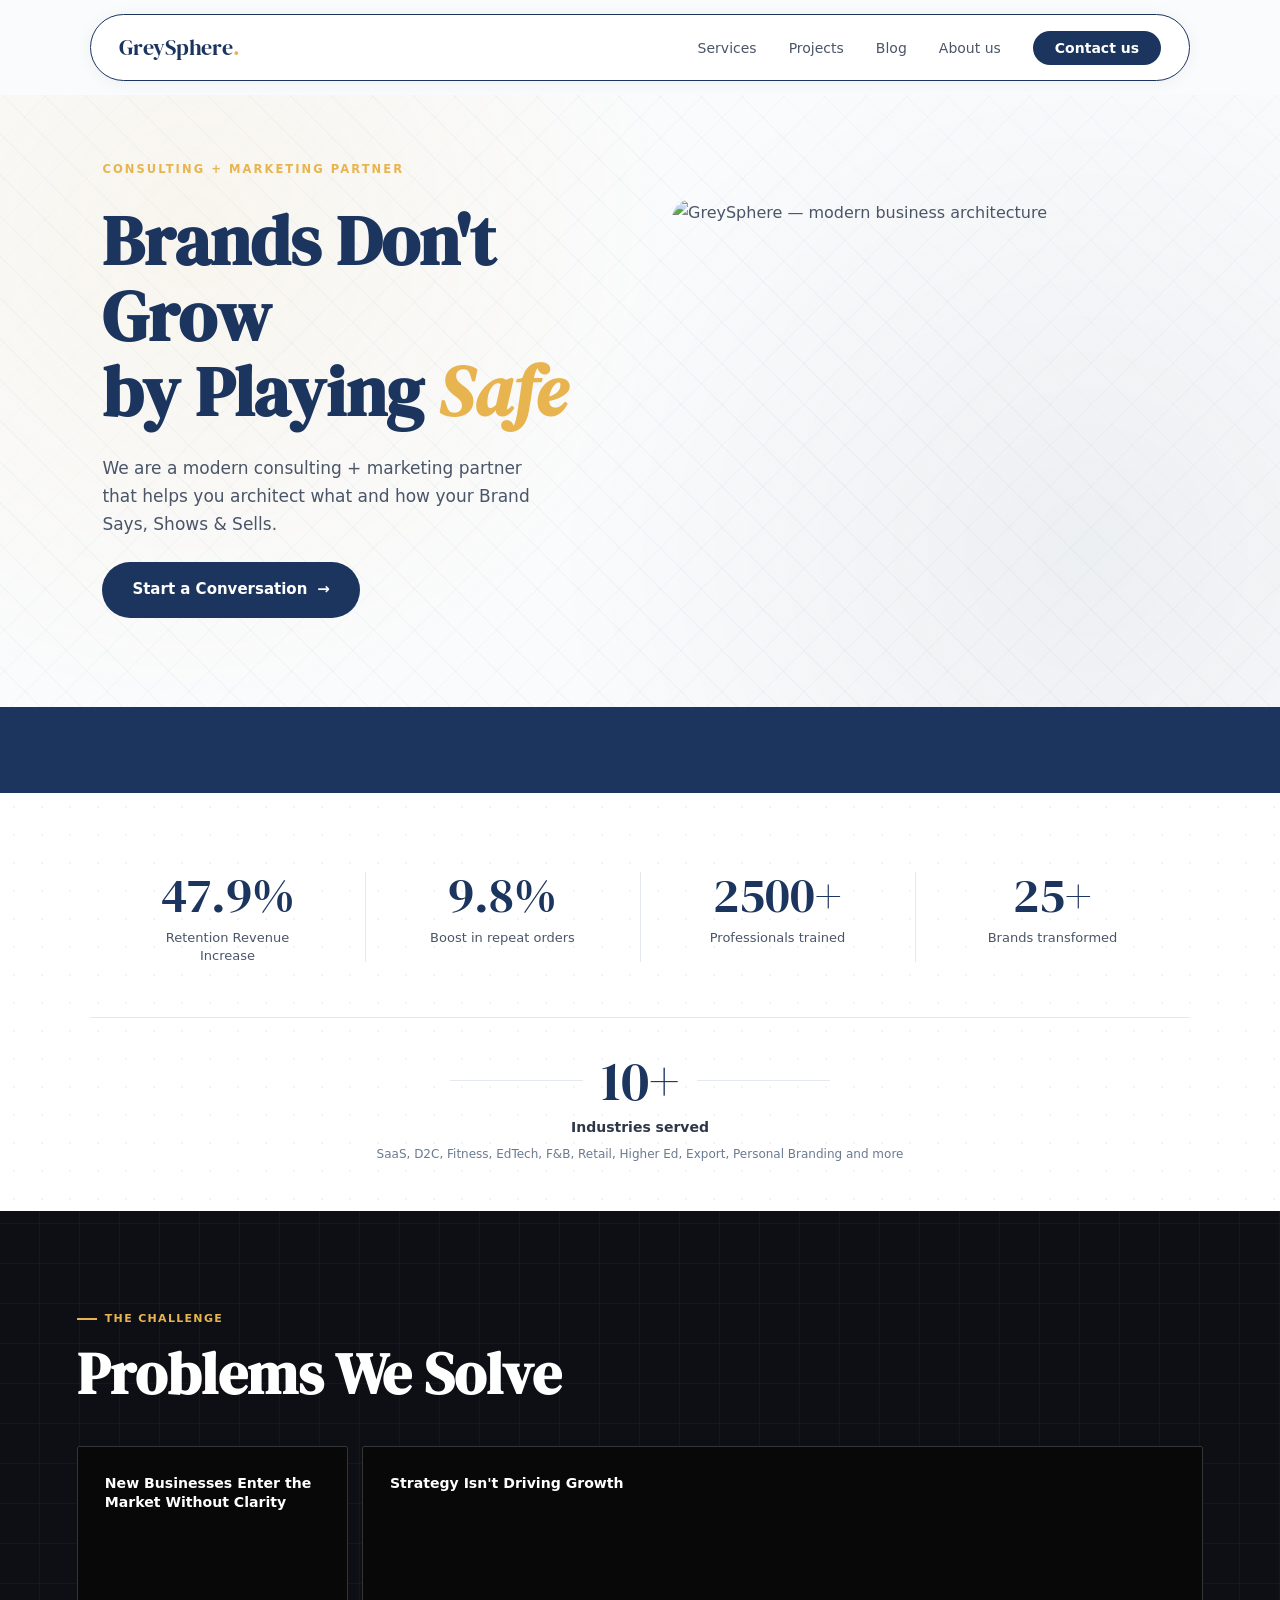
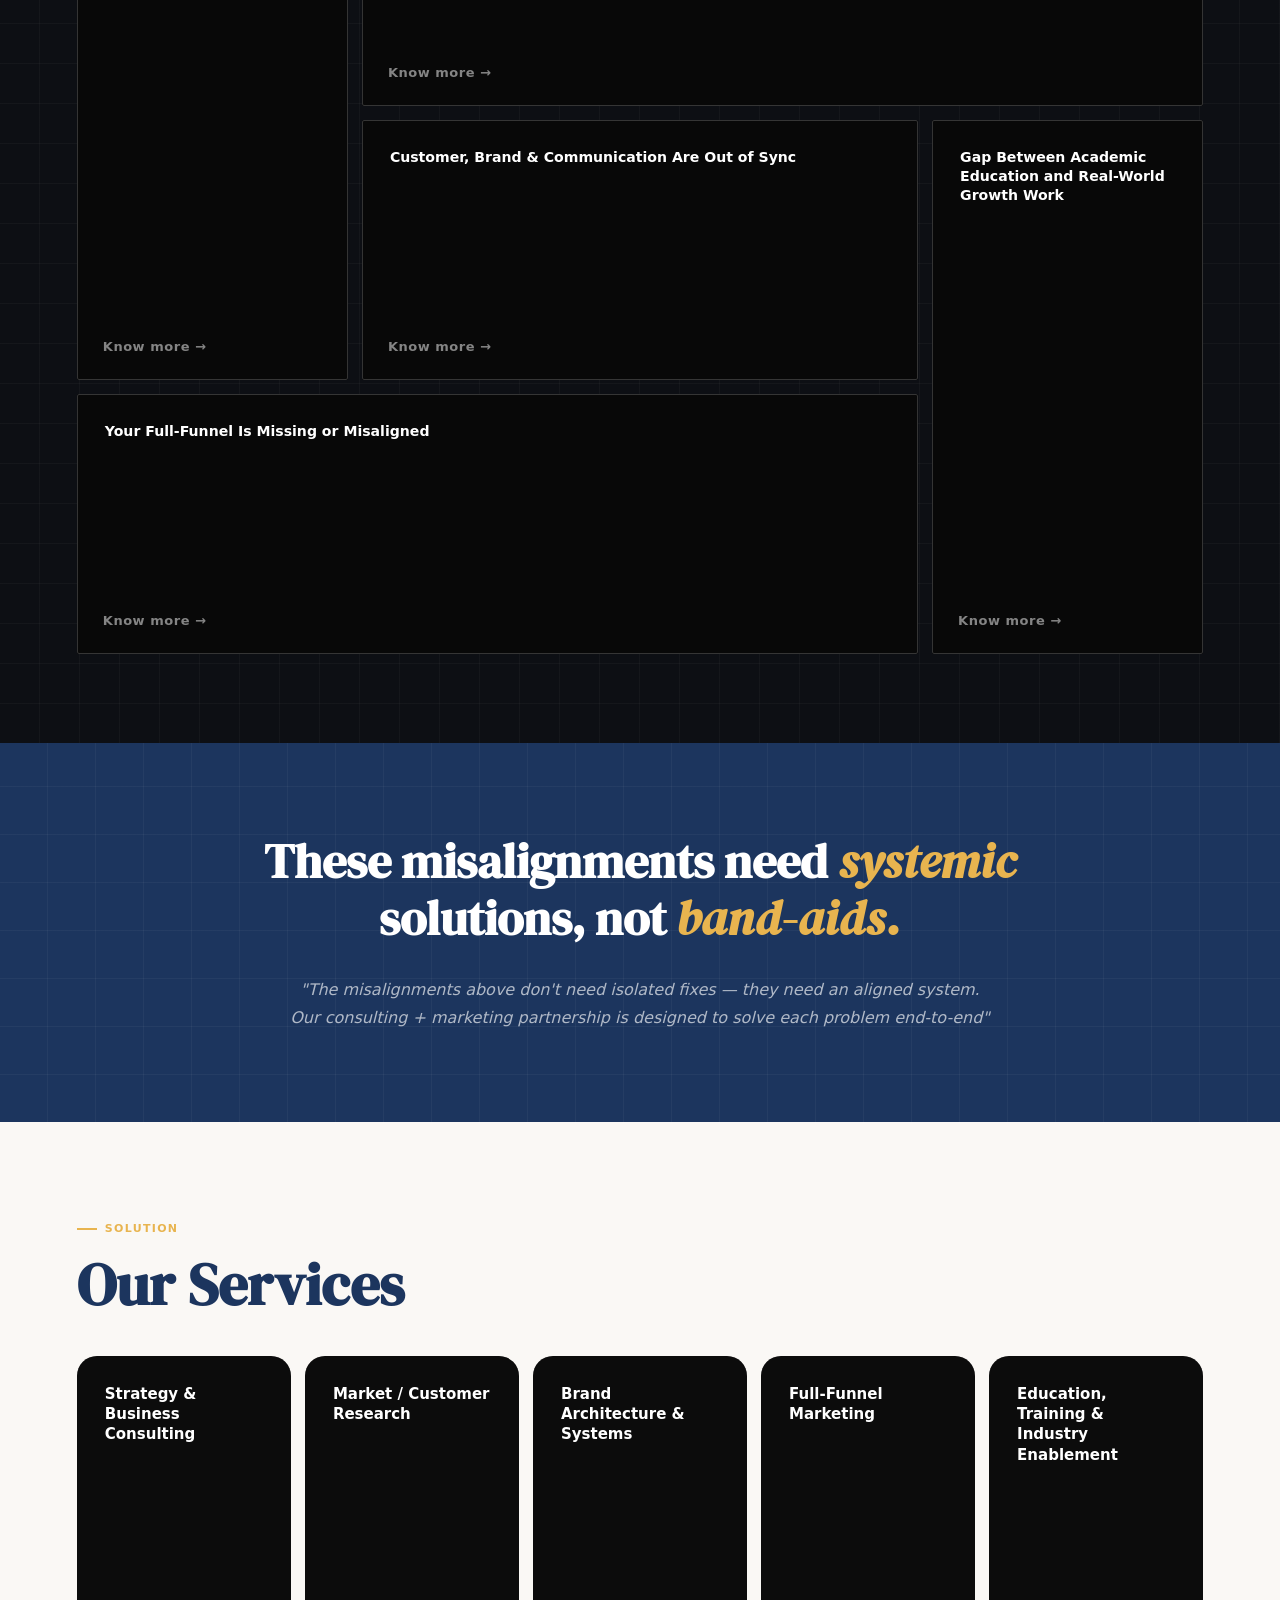
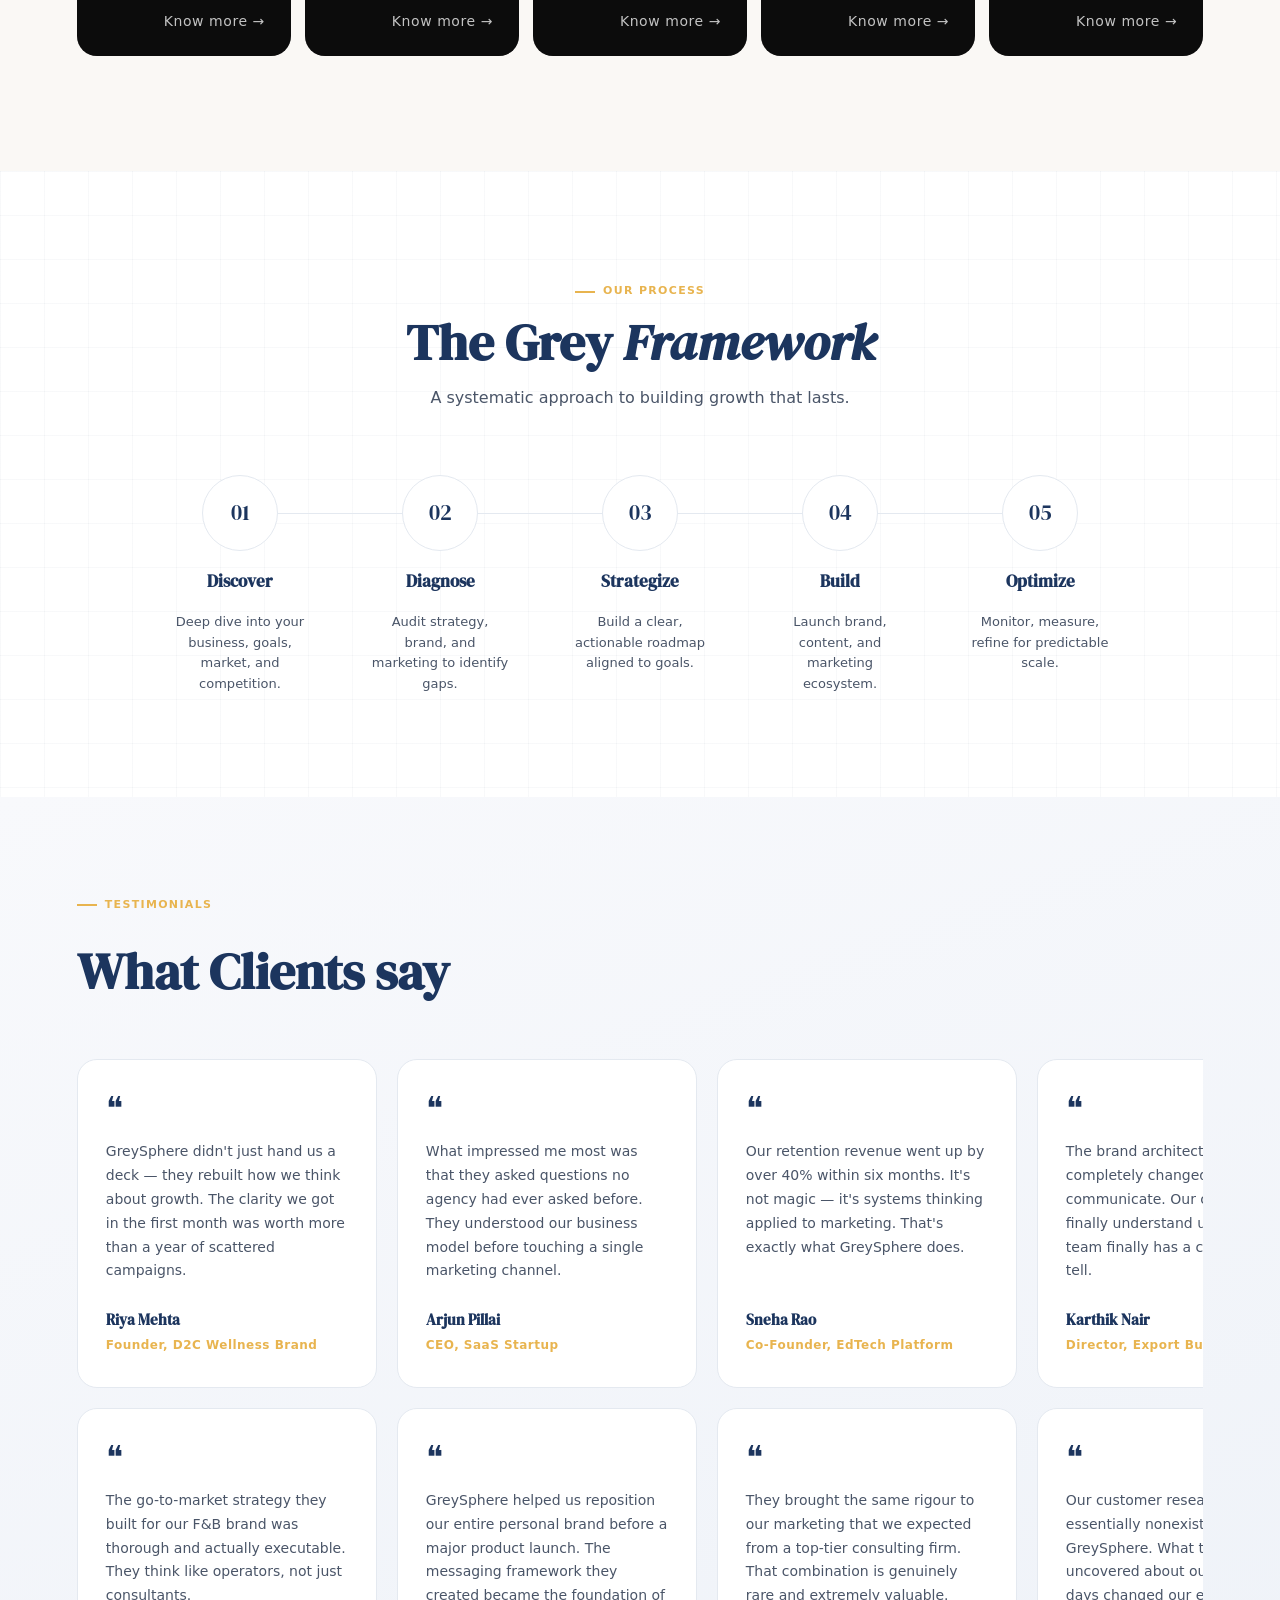
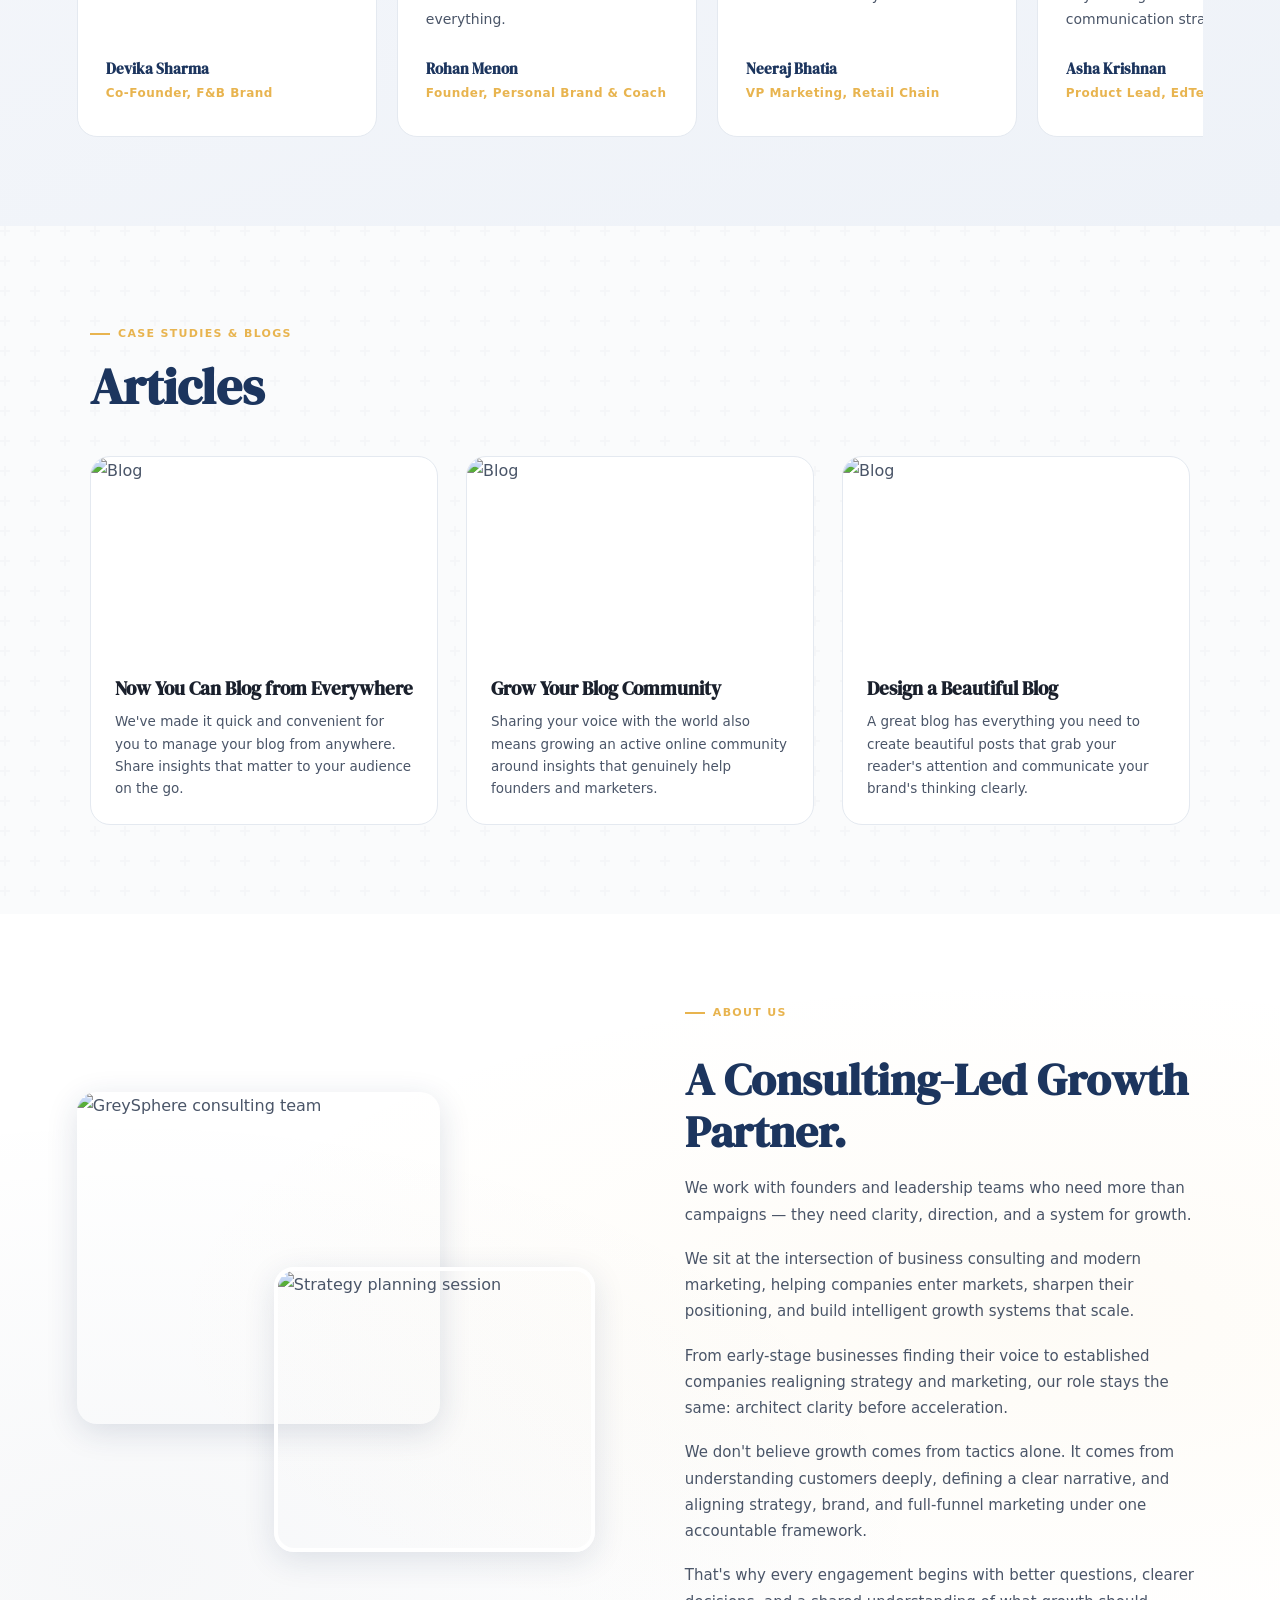
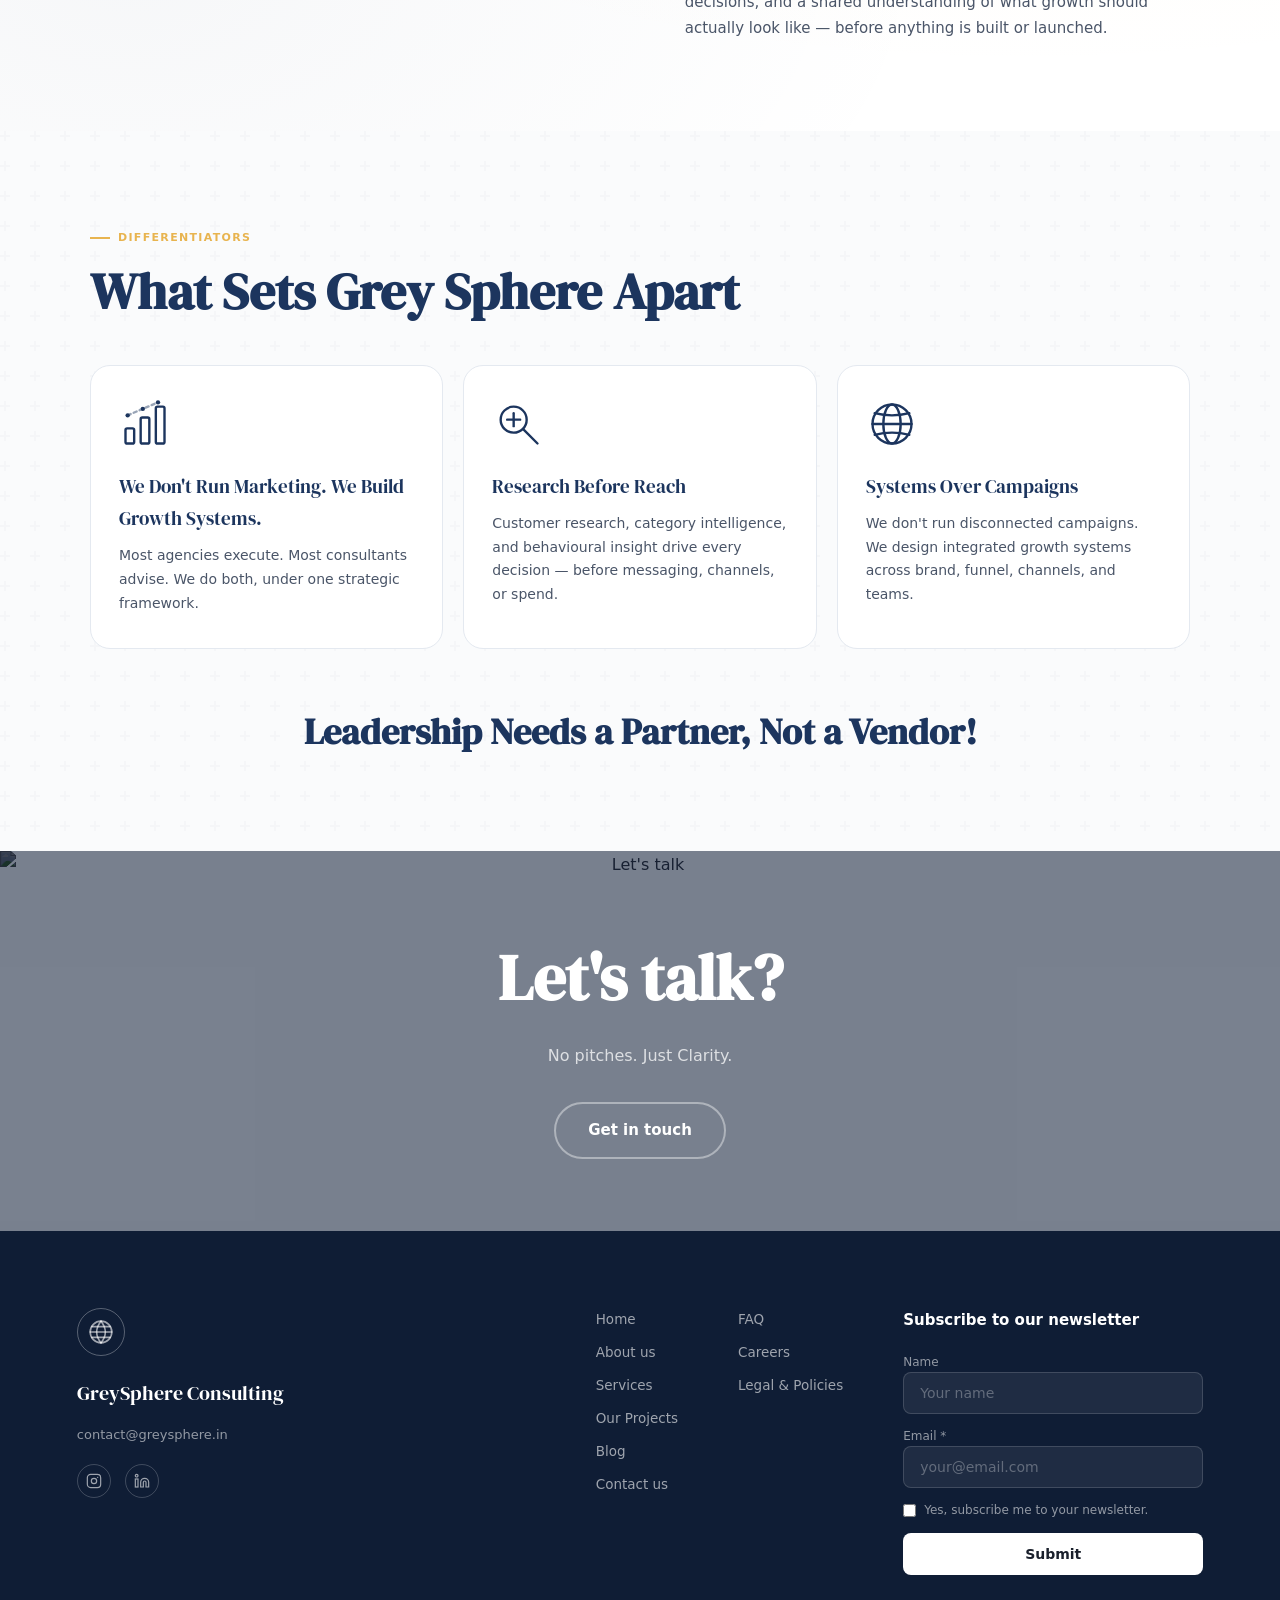
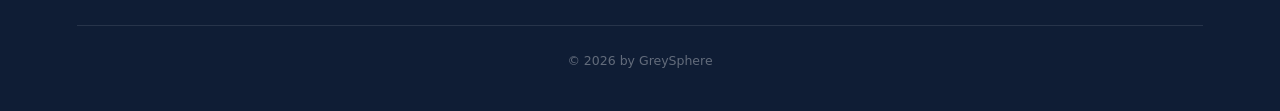
==== index.html @ f8cb3fca "Untill privacy page" ====
<!DOCTYPE html>
<html lang="en">
  <head>
    <meta charset="UTF-8" />
    <meta name="viewport" content="width=device-width, initial-scale=1.0" />
    <title>GreySphere — Consulting + Marketing Partner</title>

    <link rel="preconnect" href="https://fonts.googleapis.com" />
    <link rel="preconnect" href="https://fonts.gstatic.com" crossorigin />
    <link
      href="https://fonts.googleapis.com/css2?family=DM+Serif+Display:ital@0;1&display=swap"
      rel="stylesheet"
    />
    <link rel="stylesheet" href="https://fonts.cdnfonts.com/css/general-sans" />
    <link rel="stylesheet" href="global.css" />
    <link
      rel="stylesheet"
      href="https://cdn.jsdelivr.net/npm/slick-carousel@1.8.1/slick/slick.css"
    />
    <script src="https://code.jquery.com/jquery-3.6.0.min.js"></script>
    <script src="https://cdn.jsdelivr.net/npm/slick-carousel@1.8.1/slick/slick.min.js"></script>

    <style>
      /* =============================================================
                               HERO
                            ============================================================= */
      .hero-wrap {
        background-color: var(--snow);
        background-image: radial-gradient(
            circle at 15% 25%,
            rgba(232, 180, 79, 0.08) 0%,
            transparent 40%
          ),
          radial-gradient(
            circle at 85% 75%,
            rgba(28, 53, 94, 0.06) 0%,
            transparent 45%
          ),
          repeating-linear-gradient(
            45deg,
            transparent,
            transparent 28px,
            rgba(28, 53, 94, 0.028) 28px,
            rgba(28, 53, 94, 0.028) 29px
          ),
          repeating-linear-gradient(
            -45deg,
            transparent,
            transparent 28px,
            rgba(28, 53, 94, 0.018) 28px,
            rgba(28, 53, 94, 0.018) 29px
          );
      }

      .hero {
        padding: clamp(50px, 7vw, 90px) clamp(24px, 8vw, 120px);
        display: grid;
        grid-template-columns: 1fr 1fr;
        gap: clamp(40px, 5vw, 80px);
        align-items: center;
        max-width: 1280px;
        margin: 0 auto;
      }
      /* Force desktop layout above 901px — overrides any inherited single-col */
      @media (min-width: 901px) {
        .hero {
          grid-template-columns: 1fr 1fr !important;
        }
        .hero-right {
          display: block !important;
          width: auto;
        }
        .hero-img {
          aspect-ratio: 4/3;
          max-height: none;
        }
      }
      .hero-left {
        display: flex;
        flex-direction: column;
        gap: 24px;
      }
      .hero-eyebrow {
        font-size: 11.5px;
        font-weight: 700;
        letter-spacing: 0.18em;
        text-transform: uppercase;
        color: var(--amber);
      }
      .hero-title {
        font-family: var(--font-serif);
        font-size: clamp(42px, 5.5vw, 70px);
        line-height: 1.08;
        color: var(--navy);
      }
      .hero-title em {
        color: var(--amber);
        font-style: italic;
      }
      .hero-sub {
        font-size: clamp(15px, 1.5vw, 17px);
        color: var(--slate-400);
        line-height: 1.65;
        max-width: 440px;
      }
      .btn-primary {
        display: inline-flex;
        align-items: center;
        gap: 10px;
        background: var(--navy);
        color: var(--white);
        padding: 15px 30px;
        border-radius: var(--radius-pill);
        font-size: 15px;
        font-weight: 600;
        font-family: var(--font-sans);
        border: none;
        cursor: pointer;
        transition: var(--transition-s);
        align-self: flex-start;
      }
      .btn-primary:hover {
        background: var(--navy-light);
        transform: translateY(-2px);
        box-shadow: 0 8px 24px rgba(28, 53, 94, 0.25);
      }
      .btn-primary .arrow {
        transition: transform 0.3s ease;
      }
      .btn-primary:hover .arrow {
        transform: translateX(4px);
      }
      .hero-img {
        width: 100%;
        aspect-ratio: 4/3;
        object-fit: cover;
        border-radius: var(--radius-lg);
        display: block;
      }

      /* =============================================================
                               LOGO MARQUEE
                            ============================================================= */
      .marquee-section {
        background: var(--navy);
        overflow: hidden;
      }
      .marquee-inner {
        width: 100%;
        overflow: hidden;
        padding: 18px 0;
        --logo-size: clamp(36px, 5.5vw, 50px);
        --logo-gap: clamp(28px, 4vw, 48px);
      }
      .marquee-track {
        display: flex;
        width: max-content;
        align-items: center;
        animation: marqueeRTL 26s linear infinite;
      }
      .marquee-track:hover {
        animation-play-state: paused;
      }
      .marquee-track img {
        height: var(--logo-size);
        margin-right: var(--logo-gap);
        flex-shrink: 0;
        object-fit: contain;
        opacity: 0.55;
        transition: opacity 0.3s ease;
        cursor: pointer;
        filter: brightness(10);
      }
      .marquee-track img:hover {
        opacity: 1;
      }
      .marquee-track img.small {
        height: calc(var(--logo-size) * 0.72);
      }
      @keyframes marqueeRTL {
        from {
          transform: translateX(0);
        }
        to {
          transform: translateX(-50%);
        }
      }

      /* =============================================================
                               STATS BAR
                            ============================================================= */
      .stats-bar {
        background: var(--white);
        background-image: radial-gradient(
          circle,
          rgba(28, 53, 94, 0.055) 1px,
          transparent 1px
        );
        background-size: 28px 28px;
        padding: clamp(36px, 5vw, 60px) clamp(24px, 6vw, 100px)
          clamp(28px, 4vw, 48px);
      }
      .stats-top-row {
        max-width: 1100px;
        margin: 0 auto;
        display: grid;
        grid-template-columns: repeat(4, 1fr);
        border-bottom: 1px solid var(--silver);
        padding-bottom: clamp(24px, 3vw, 36px);
      }
      .stat-item {
        text-align: center;
        padding: 16px 20px;
        position: relative;
      }
      .stat-item + .stat-item::before {
        content: "";
        position: absolute;
        left: 0;
        top: 15%;
        bottom: 15%;
        width: 1px;
        background: var(--silver);
      }
      .stat-num {
        font-family: var(--font-serif);
        font-size: clamp(30px, 3.8vw, 50px);
        color: var(--navy);
        line-height: 1.1;
        display: block;
      }
      .stat-label {
        font-size: 13px;
        color: var(--slate-400);
        font-weight: 500;
        margin-top: 6px;
        line-height: 1.4;
      }

      .stats-bottom-row {
        max-width: 1100px;
        margin: 0 auto;
        text-align: center;
        padding-top: clamp(20px, 3vw, 32px);
        display: flex;
        flex-direction: column;
        align-items: center;
      }
      .stat-divider {
        display: flex;
        align-items: center;
        gap: 18px;
        width: 100%;
        max-width: 380px;
      }
      .stat-divider::before,
      .stat-divider::after {
        content: "";
        flex: 1;
        height: 1px;
        background: var(--silver);
      }
      .stat-center-num {
        font-family: var(--font-serif);
        font-size: clamp(36px, 4.5vw, 56px);
        color: var(--navy);
        line-height: 1.1;
        display: block;
      }
      .stat-center-label {
        font-size: 14px;
        color: var(--slate-500);
        font-weight: 700;
        margin-top: 4px;
      }
      .stat-center-sub {
        font-size: 12px;
        color: var(--slate-300);
        margin-top: 6px;
        line-height: 1.5;
      }

      /* =============================================================
                               PROBLEMS WE SOLVE  — dark grid section
                            ============================================================= */
      :root {
        --p-radius: 2px;
        --p-glass-opacity: 0.55;
        --p-hover-img-op: 0.35;
        --p-hover-color: #e8b44f; /* amber — matches services */
      }
      .problems-section {
        background: #0d0f14;
        background-image: repeating-linear-gradient(
            0deg,
            transparent,
            transparent 39px,
            rgba(255, 255, 255, 0.03) 39px,
            rgba(255, 255, 255, 0.03) 40px
          ),
          repeating-linear-gradient(
            90deg,
            transparent,
            transparent 39px,
            rgba(255, 255, 255, 0.03) 39px,
            rgba(255, 255, 255, 0.03) 40px
          );
        padding: clamp(60px, 7vw, 100px) clamp(24px, 6vw, 80px);
      }
      .problems-header {
        max-width: 1280px;
        margin: 0 auto 40px;
      }
      .problems-header .section-tag {
        color: var(--amber);
      }
      .problems-header .section-tag::before {
        background: var(--amber);
      }
      .problems-header h2 {
        font-family: var(--font-serif);
        font-size: clamp(36px, 4.5vw, 60px);
        color: var(--white);
        line-height: 1.1;
      }
      .problems-grid {
        width: 100%;
        max-width: 1280px;
        margin: 0 auto;
        display: grid;
        grid-template-columns: repeat(12, 1fr);
        gap: 14px;
      }
      .p-card {
        position: relative;
        overflow: hidden;
        border-radius: var(--p-radius);
        min-height: 260px;
        cursor: pointer;
        background: #111;
        transition: transform 0.5s ease;
      }
      .p-card:hover {
        transform: scale(1.02);
      }
      .p-card .bg {
        z-index: 1;
        position: absolute;
        inset: 0;
        background-size: cover;
        background-position: center;
        filter: brightness(0.9);
        transition: filter 0.5s ease;
      }
      .p-card:hover .bg {
        filter: blur(8px) brightness(0.35);
      }
      .p-card::after {
        content: "";
        position: absolute;
        inset: 0;
        z-index: 1;
        background-image: var(--hover-img);
        background-size: cover;
        background-position: center;
        opacity: 0;
        transition: opacity 0.6s ease;
      }
      .p-card:hover::after {
        opacity: var(--p-hover-img-op);
      }
      .p-card::before {
        content: "";
        position: absolute;
        inset: 0;
        border-radius: inherit;
        border: 1px solid rgba(255, 255, 255, 0.18);
        pointer-events: none;
        z-index: 6;
        transition: border-color 0.4s ease;
      }
      .p-card:hover::before {
        border-color: rgba(255, 255, 255, 0.4);
      }
      .p-glass {
        position: absolute;
        inset: 0;
        z-index: 2;
        background: rgba(0, 0, 0, var(--p-glass-opacity));
      }
      .p-glass::before {
        content: "";
        position: absolute;
        inset: -120%;
        background: linear-gradient(
          120deg,
          transparent 35%,
          rgba(255, 255, 255, 0.18) 50%,
          transparent 65%
        );
        transform: translateX(-100%);
      }
      .p-card:hover .p-glass::before {
        animation: pSweep 1.4s ease forwards;
      }
      @keyframes pSweep {
        to {
          transform: translateX(100%);
        }
      }
      .p-content {
        z-index: 5;
        position: relative;
        height: 100%;
        padding: 28px;
        padding-bottom: 52px;
        display: flex;
        flex-direction: column;
        justify-content: flex-start;
      }
      .p-content > div:first-child {
        flex-grow: 1;
      }
      .p-title {
        font-size: clamp(14px, 1.1vw, 18px);
        font-weight: 600;
        color: var(--white);
        line-height: 1.35;
      }
      .p-card:hover .p-title {
        color: var(--p-hover-color);
      }
      .p-desc {
        opacity: 0;
        transform: translateY(10px);
        transition: 0.4s ease;
        font-size: 13.5px;
        line-height: 1.55;
        margin-top: 16px;
        color: rgba(255, 255, 255, 0.85);
      }
      .p-card:hover .p-desc {
        opacity: 1;
        transform: translateY(0);
      }

      .p-know {
        font-size: 13px;
        opacity: 0.5;
        font-weight: 600;
        letter-spacing: 0.04em;
        transition: 0.25s ease;
        z-index: 10;
        color: var(--white);
        position: absolute;
        bottom: 22px;
        left: 26px;
      }
      .p-card:hover .p-know {
        opacity: 1;
        color: var(--p-hover-color);
        transform: translateY(-2px) scale(1.05);
      }

      /* Desktop grid layout */
      .p-card-1 {
        grid-column: span 3;
        grid-row: span 2;
      }
      .p-card-2 {
        grid-column: span 9;
      }
      .p-card-3 {
        grid-column: span 6;
      }
      .p-card-4 {
        grid-column: span 3;
        grid-row: span 2;
      }
      .p-card-5 {
        grid-column: span 9;
      }

      /* =============================================================
                               BRIDGE
                            ============================================================= */
      .bridge-section {
        background: var(--navy);
        background-image: repeating-linear-gradient(
            0deg,
            transparent,
            transparent 47px,
            rgba(255, 255, 255, 0.04) 47px,
            rgba(255, 255, 255, 0.04) 48px
          ),
          repeating-linear-gradient(
            90deg,
            transparent,
            transparent 47px,
            rgba(255, 255, 255, 0.04) 47px,
            rgba(255, 255, 255, 0.04) 48px
          );
        padding: clamp(60px, 7vw, 100px) clamp(24px, 8vw, 120px);
        text-align: center;
      }
      .bridge-inner {
        max-width: 820px;
        margin: 0 auto;
      }
      .bridge-title {
        font-family: var(--font-serif);
        font-size: clamp(28px, 4vw, 48px);
        color: var(--white);
        line-height: 1.2;
        margin-bottom: 28px;
      }
      .bridge-title em {
        color: var(--amber);
        font-style: italic;
      }
      .bridge-quote {
        font-size: clamp(14px, 1.5vw, 16px);
        color: rgba(255, 255, 255, 0.65);
        line-height: 1.75;
        font-style: italic;
      }

      /* =============================================================
                               OUR SERVICES
                            ============================================================= */
      :root {
        --s-radius: 20px;
        --s-glass-opacity: 0.32;
        --s-hover-img-op: 0.18;
        --s-hover-blur: 5px;
        --s-glow: rgba(140, 140, 140, 0.45);
        --s-hover-color: #e8b44f;
      }
      .services-section {
        background: var(--marketing-bg);
        padding: clamp(60px, 7vw, 100px) clamp(24px, 6vw, 80px)
          clamp(80px, 9vw, 120px);
      }
      .services-header {
        max-width: 1280px;
        margin: 0 auto 40px;
      }
      .services-header h2 {
        font-family: var(--font-serif);
        font-size: clamp(36px, 4.5vw, 60px);
        color: var(--navy);
        line-height: 1.1;
      }
      .services-grid {
        width: 100%;
        max-width: 1280px;
        margin: 0 auto;
        display: grid;
        grid-template-columns: repeat(5, minmax(0, 1fr));
        gap: 14px;
      }
      .s-card {
        position: relative;
        overflow: hidden;
        border-radius: var(--s-radius);
        height: 300px;
        cursor: pointer;
        background: #111;
        transition: transform 0.45s ease;
      }
      .s-card:hover {
        transform: scale(1.03);
        box-shadow: 0 0 0 1px var(--s-glow), 0 0 40px var(--s-glow);
      }
      .s-bg {
        z-index: 1;
        position: absolute;
        inset: 0;
        background-size: cover;
        background-position: center;
        filter: brightness(1);
        transition: 0.45s ease;
      }
      .s-card:hover .s-bg {
        filter: blur(var(--s-hover-blur)) brightness(0.75);
      }
      .s-card::after {
        content: "";
        position: absolute;
        inset: 0;
        z-index: 2;
        opacity: 0;
        background-image: var(--hover-img);
        background-size: cover;
        background-position: center;
        transition: opacity 0.45s;
      }
      .s-card:hover::after {
        opacity: var(--s-hover-img-op);
      }
      .s-glass {
        position: absolute;
        inset: 0;
        background: rgba(0, 0, 0, var(--s-glass-opacity));
        z-index: 3;
      }
      .s-content {
        z-index: 5;
        position: relative;
        height: 100%;
        padding: 28px;
        display: flex;
        flex-direction: column;
        justify-content: space-between;
      }
      .s-title {
        font-size: 15px;
        font-weight: 600;
        color: var(--white);
        line-height: 1.35;
      }
      .s-card:hover .s-title {
        color: var(--s-hover-color);
        font-size: 16px;
      }
      .s-desc {
        opacity: 0;
        transform: translateY(10px);
        transition: 0.45s;
        font-size: 13px;
        line-height: 1.55;
        margin-top: 12px;
        color: rgba(255, 255, 255, 0.85);
      }
      .s-card:hover .s-desc {
        opacity: 1;
        transform: translateY(0);
      }
      .s-know {
        font-size: 14px;
        opacity: 0.75;
        font-weight: 500;
        letter-spacing: 0.04em;
        transition: 0.3s;
        z-index: 10;
        position: absolute;
        bottom: 22px;
        right: 26px;
        color: var(--white);
      }
      .s-card:hover .s-know {
        color: var(--s-hover-color);
        transform: scale(1.06);
      }

      /* =============================================================
                               FRAMEWORK
                            ============================================================= */
      .framework-section {
        background: var(--white);
        background-image: linear-gradient(
            rgba(28, 53, 94, 0.03) 1px,
            transparent 1px
          ),
          linear-gradient(90deg, rgba(28, 53, 94, 0.03) 1px, transparent 1px);
        background-size: 44px 44px;
        padding: clamp(70px, 8vw, 110px) clamp(24px, 6vw, 80px);
        text-align: center;
      }
      .framework-inner {
        max-width: 1000px;
        margin: 0 auto;
      }
      .framework-sub {
        font-size: 16px;
        color: var(--slate-400);
        margin-bottom: 64px;
      }
      .framework-steps {
        display: flex;
        align-items: flex-start;
        justify-content: center;
        gap: 0;
        position: relative;
      }
      .framework-steps::before {
        content: "";
        position: absolute;
        top: 38px;
        left: calc(10% + 38px);
        right: calc(10% + 38px);
        height: 1px;
        background: var(--silver);
        z-index: 0;
      }
      .step {
        flex: 1;
        display: flex;
        flex-direction: column;
        align-items: center;
        gap: 16px;
        position: relative;
        z-index: 1;
      }
      .step-num {
        width: 76px;
        height: 76px;
        border-radius: 50%;
        border: 1.5px solid var(--silver);
        background: var(--white);
        display: flex;
        align-items: center;
        justify-content: center;
        font-family: var(--font-serif);
        font-size: 22px;
        color: var(--navy);
        transition: var(--transition-s);
      }
      .step:hover .step-num {
        background: var(--navy);
        color: var(--white);
        border-color: var(--navy);
        transform: scale(1.08);
      }
      .step-name {
        font-family: var(--font-serif);
        font-size: 17px;
        color: var(--navy);
        font-weight: 700;
      }
      .step:hover .step-name {
        color: var(--amber);
      }
      .step-desc {
        font-size: 13px;
        color: var(--slate-400);
        line-height: 1.6;
        max-width: 140px;
      }

      /* =============================================================
                               TESTIMONIALS — dual infinite marquee rows
                            ============================================================= */
      .testimonials-section {
        background: linear-gradient(
          160deg,
          var(--consulting-bg) 0%,
          #eef2f8 100%
        );
        padding: clamp(60px, 7vw, 100px) clamp(24px, 6vw, 80px);
        overflow: hidden;
      }
      .testimonials-header {
        max-width: 1200px;
        margin: 0 auto 44px;
      }
      .testimonials-header h2 {
        font-family: var(--font-serif);
        font-size: clamp(32px, 4vw, 52px);
        color: var(--navy);
      }
      .t-marquee-wrap {
        overflow: hidden;
        margin-bottom: 20px;
      }
      .t-marquee-wrap:last-child {
        margin-bottom: 0;
      }
      .t-track {
        display: flex;
        gap: 20px;
        width: max-content;
      }
      .t-track-ltr {
        animation: tLeft 40s linear infinite;
      }
      .t-track-rtl {
        animation: tRight 44s linear infinite;
      }
      .t-marquee-wrap:hover .t-track {
        animation-play-state: paused;
      }
      @keyframes tLeft {
        from {
          transform: translateX(0);
        }
        to {
          transform: translateX(-50%);
        }
      }
      @keyframes tRight {
        from {
          transform: translateX(-50%);
        }
        to {
          transform: translateX(0);
        }
      }
      .t-card {
        flex: 0 0 300px;
        background: var(--white);
        border-radius: var(--radius-lg);
        padding: 32px 28px;
        border: 1px solid var(--silver);
        display: flex;
        flex-direction: column;
        transition: transform 0.3s ease, box-shadow 0.3s ease;
      }
      .t-card:hover {
        transform: translateY(-4px);
        box-shadow: 0 12px 32px rgba(28, 53, 94, 0.1);
      }
      .t-quote-icon {
        font-size: 32px;
        color: var(--navy);
        line-height: 1;
        margin-bottom: 16px;
        font-family: Georgia, serif;
      }
      .t-text {
        font-size: 14px;
        color: var(--slate-400);
        line-height: 1.7;
        margin-bottom: 24px;
        flex-grow: 1;
      }
      .t-name {
        font-family: var(--font-serif);
        font-size: 15px;
        color: var(--navy);
        font-weight: 700;
        margin-bottom: 2px;
      }
      .t-role {
        font-size: 12px;
        color: var(--amber);
        font-weight: 600;
        letter-spacing: 0.04em;
      }

      /* =============================================================
                               ARTICLES
                            ============================================================= */
      .articles-section {
        background: var(--snow);
        background-image: url("data:image/svg+xml,%3Csvg width='60' height='60' viewBox='0 0 60 60' xmlns='http://www.w3.org/2000/svg'%3E%3Cg fill='%231c355e' fill-opacity='0.025'%3E%3Cpath d='M36 34v-4h-2v4h-4v2h4v4h2v-4h4v-2h-4zm0-30V0h-2v4h-4v2h4v4h2V6h4V4h-4zM6 34v-4H4v4H0v2h4v4h2v-4h4v-2H6zM6 4V0H4v4H0v2h4v4h2V6h4V4H6z'/%3E%3C/g%3E%3C/svg%3E");
        padding: clamp(60px, 7vw, 100px) clamp(24px, 6vw, 80px);
        position: relative;
      }
      .articles-inner {
        max-width: 1100px;
        margin: 0 auto;
      }
      .articles-grid {
        display: grid;
        grid-template-columns: repeat(3, 1fr);
        gap: 28px;
        margin-top: 40px;
      }
      .article-card {
        background: var(--white);
        border-radius: var(--radius-lg);
        overflow: hidden;
        border: 1px solid var(--silver);
        transition: transform 0.3s ease, box-shadow 0.3s ease;
        cursor: pointer;
      }
      .article-card:hover {
        transform: translateY(-6px);
        box-shadow: 0 16px 40px rgba(28, 53, 94, 0.1);
      }
      .article-img {
        width: 100%;
        aspect-ratio: 16/9;
        object-fit: cover;
      }
      .article-body {
        padding: 24px;
      }
      .article-title {
        font-family: var(--font-serif);
        font-size: 19px;
        color: var(--ink);
        line-height: 1.3;
        margin-bottom: 10px;
      }
      .article-excerpt {
        font-size: 13.5px;
        color: var(--slate-400);
        line-height: 1.65;
      }

      /* =============================================================
                               ABOUT
                            ============================================================= */
      .about-section {
        background: var(--white);
        background-image: radial-gradient(
            ellipse at 80% 50%,
            rgba(232, 180, 79, 0.05) 0%,
            transparent 60%
          ),
          radial-gradient(
            ellipse at 10% 80%,
            rgba(28, 53, 94, 0.04) 0%,
            transparent 50%
          );
        padding: clamp(60px, 7vw, 100px) clamp(24px, 6vw, 80px);
      }
      .about-inner {
        max-width: 1200px;
        margin: 0 auto;
        display: grid;
        grid-template-columns: 1fr 1fr;
        gap: clamp(48px, 7vw, 100px);
        align-items: center;
      }
      .about-visual {
        position: relative;
        height: 460px;
      }
      .about-img-1 {
        position: absolute;
        top: 0;
        left: 0;
        width: 70%;
        height: 72%;
        object-fit: cover;
        border-radius: var(--radius-lg);
        box-shadow: 0 8px 32px rgba(28, 53, 94, 0.14);
        z-index: 1;
      }
      .about-img-2 {
        position: absolute;
        bottom: 0;
        right: 0;
        width: 62%;
        height: 62%;
        object-fit: cover;
        border-radius: var(--radius-lg);
        box-shadow: 0 8px 32px rgba(28, 53, 94, 0.12);
        z-index: 2;
        border: 4px solid var(--white);
      }
      .about-right {
        display: flex;
        flex-direction: column;
        gap: 18px;
      }
      .about-right h2 {
        font-family: var(--font-serif);
        font-size: clamp(32px, 3.5vw, 48px);
        color: var(--navy);
        line-height: 1.15;
      }
      .about-right p {
        font-size: 15px;
        color: var(--slate-400);
        line-height: 1.75;
      }

      /* =============================================================
                               DIFFERENTIATORS
                            ============================================================= */
      .diff-section {
        background: var(--snow);
        background-image: url("data:image/svg+xml,%3Csvg width='60' height='60' viewBox='0 0 60 60' xmlns='http://www.w3.org/2000/svg'%3E%3Cg fill='%231c355e' fill-opacity='0.025'%3E%3Cpath d='M36 34v-4h-2v4h-4v2h4v4h2v-4h4v-2h-4zm0-30V0h-2v4h-4v2h4v4h2V6h4V4h-4zM6 34v-4H4v4H0v2h4v4h2v-4h4v-2H6zM6 4V0H4v4H0v2h4v4h2V6h4V4H6z'/%3E%3C/g%3E%3C/svg%3E");
        padding: clamp(60px, 7vw, 100px) clamp(24px, 6vw, 80px);
        position: relative;
        overflow: hidden;
      }
      .diff-inner {
        max-width: 1100px;
        margin: 0 auto;
        position: relative;
      }
      .diff-cards {
        display: grid;
        grid-template-columns: repeat(3, 1fr);
        gap: 20px;
        margin-top: 44px;
      }
      .diff-card {
        background: var(--white);
        border-radius: var(--radius-lg);
        padding: 32px 28px;
        border: 1px solid var(--silver);
        transition: transform 0.3s ease, box-shadow 0.3s ease;
      }
      .diff-card:hover {
        transform: translateY(-4px);
        box-shadow: 0 12px 32px rgba(28, 53, 94, 0.08);
        border-color: var(--navy);
      }
      .diff-icon {
        width: 52px;
        height: 52px;
        margin-bottom: 20px;
        display: block;
        color: var(--navy);
      }
      .diff-icon svg {
        width: 100%;
        height: 100%;
      }
      .diff-title {
        font-family: var(--font-serif);
        font-size: 19px;
        color: var(--navy);
        margin-bottom: 10px;
      }
      .diff-desc {
        font-size: 14px;
        color: var(--slate-400);
        line-height: 1.7;
      }
      .partner-banner {
        max-width: 1100px;
        margin: 52px auto 0;
        text-align: center;
      }
      .partner-banner h3 {
        font-family: var(--font-serif);
        font-size: clamp(24px, 3vw, 36px);
        color: var(--navy);
      }

      /* =============================================================
                               CTA
                            ============================================================= */
      .cta-section {
        position: relative;
        min-height: 380px;
        display: flex;
        align-items: center;
        justify-content: center;
        text-align: center;
        overflow: hidden;
      }
      .cta-bg {
        position: absolute;
        inset: 0;
        object-fit: cover;
        width: 100%;
        height: 100%;
        filter: brightness(0.45);
      }
      .cta-overlay {
        position: absolute;
        inset: 0;
        background: rgba(15, 29, 53, 0.55);
      }
      .cta-content {
        position: relative;
        z-index: 2;
        padding: 60px 24px;
      }
      .cta-content h2 {
        font-family: var(--font-serif);
        font-size: clamp(36px, 5vw, 64px);
        color: var(--white);
        margin-bottom: 10px;
      }
      .cta-content p {
        font-size: 16px;
        color: rgba(255, 255, 255, 0.75);
        margin-bottom: 32px;
      }
      .btn-ghost {
        display: inline-flex;
        align-items: center;
        gap: 8px;
        background: transparent;
        color: var(--white);
        padding: 14px 32px;
        border-radius: var(--radius-pill);
        border: 2px solid rgba(255, 255, 255, 0.4);
        font-size: 15px;
        font-weight: 600;
        font-family: var(--font-sans);
        cursor: pointer;
        transition: var(--transition-s);
      }
      .btn-ghost:hover {
        background: var(--white);
        color: var(--navy);
        border-color: var(--white);
        transform: translateY(-2px);
      }

      /* =============================================================
                               SLICK ARROWS
                            ============================================================= */
      .slick-arrow-custom {
        width: 48px !important;
        height: 48px !important;
        border-radius: 50%;
        background: var(--navy) !important;
        border: none !important;
        font-size: 20px !important;
        color: var(--white) !important;
        position: absolute !important;
        bottom: -64px !important;
        z-index: 200 !important;
        display: flex !important;
        justify-content: center !important;
        align-items: center !important;
        transition: 0.25s ease !important;
        cursor: pointer;
      }
      .slick-arrow-custom:hover {
        background: var(--amber) !important;
      }
      .slick-prev-custom {
        right: 74px !important;
      }
      .slick-next-custom {
        right: 16px !important;
      }
      /* =============================================================
             RESPONSIVE
          ============================================================= */
      @media (max-width: 900px) {
        /* Hero: single col, image ALWAYS shows below text */
        .hero {
          grid-template-columns: 1fr;
          padding: 48px clamp(20px, 6vw, 60px) 40px;
        }
        .hero-right {
          display: block !important;
          width: 100%;
          margin-top: 8px;
        }
        .hero-img {
          aspect-ratio: 16/9;
          max-height: 380px;
        }
        .hero-sub {
          max-width: 100%;
        }
        /* About: single col, images ALWAYS show */
        .about-inner {
          grid-template-columns: 1fr;
          gap: 32px;
        }
        .about-visual {
          height: 320px;
          display: block !important;
        }
        .about-img-1 {
          width: 65%;
          height: 68%;
        }
        .about-img-2 {
          width: 58%;
          height: 58%;
        }
        .articles-grid {
          grid-template-columns: repeat(2, 1fr);
          gap: 20px;
        }
        .diff-cards {
          grid-template-columns: 1fr 1fr;
          gap: 16px;
        }
        .footer-grid {
          grid-template-columns: 1fr 1fr;
          gap: 36px;
        }
        .footer-newsletter {
          grid-column: 1/-1;
        }
        /* Framework: 3 across on tablet */
        .framework-steps {
          flex-wrap: wrap;
          gap: 28px;
          justify-content: center;
        }
        .framework-steps::before {
          display: none;
        }
        .step {
          flex: 0 0 calc(33% - 20px);
          min-width: 120px;
        }
        /* Slick — extra bottom space for arrows */
        .problems-grid {
          display: block !important;
          padding: 0;
          padding-bottom: 20px;
        }
        .problems-grid .slick-slide {
          margin: 0 10px;
        }
        .p-card {
          min-height: 320px;
        }
        .services-grid {
          display: block !important;
          padding: 0;
          padding-bottom: 20px;
        }
        .services-grid .slick-slide {
          margin: 0 10px;
        }
        .s-card {
          height: 300px;
        }
      }
      @media (max-width: 768px) {
        nav {
          padding: 12px 20px;
        }
        .nav-links {
          display: none;
        }
        .nav-toggle {
          display: flex;
        }
        .stats-top-row {
          grid-template-columns: repeat(2, 1fr);
        }
        .stats-top-row .stat-item:nth-child(3)::before {
          display: none;
        }
        .stats-top-row .stat-item:nth-child(3),
        .stats-top-row .stat-item:nth-child(4) {
          border-top: 1px solid var(--silver);
          padding-top: 20px;
        }
        .articles-grid {
          grid-template-columns: 1fr;
        }
        .diff-cards {
          grid-template-columns: 1fr;
        }
        .footer-grid {
          grid-template-columns: 1fr 1fr;
          gap: 24px;
        }
        .footer-newsletter {
          grid-column: 1/-1;
        }
        .footer-brand {
          grid-column: 1/-1;
        }
        /* Framework: 2-col grid mobile (3+2 layout) */
        .framework-steps {
          display: grid;
          grid-template-columns: repeat(3, minmax(0, 1fr));
          gap: 24px;
          justify-items: center;
        }
        .framework-steps::before {
          display: none;
        }
        .step {
          flex: none;
          width: 100%;
          max-width: none;
        }

        .hero-title {
          font-size: clamp(36px, 9vw, 52px);
        }
        .bridge-title {
          font-size: clamp(24px, 6vw, 36px);
        }
        .problems-section,
        .services-section {
          padding-left: 16px;
          padding-right: 16px;
        }
        .problems-section {
          padding-bottom: 100px;
        }
        .services-section {
          padding-bottom: 80px;
        }
        .t-card {
          flex: 0 0 260px;
        }
        .partner-banner h3 {
          font-size: 22px;
        }
        /* About visual on mobile — smaller but visible */
        .about-visual {
          height: 260px;
          display: block !important;
        }
        .about-img-1 {
          width: 68%;
          height: 68%;
        }
        .about-img-2 {
          width: 60%;
          height: 58%;
        }
      }
      @media (max-width: 480px) {
        .hero {
          padding: 36px 18px 32px;
        }
        .hero-title {
          font-size: 36px;
        }
        .hero-img {
          aspect-ratio: 4/3;
          max-height: none;
        }
        .btn-primary {
          width: 100%;
          justify-content: center;
        }
        /* About: still show images, just smaller */
        .about-visual {
          height: 220px;
          display: block !important;
        }
        .about-img-1 {
          width: 72%;
          height: 66%;
        }
        .about-img-2 {
          width: 62%;
          height: 56%;
        }
        .about-inner {
          grid-template-columns: 1fr;
        }
        .diff-card {
          padding: 24px 20px;
        }
        .t-card {
          flex: 0 0 240px;
          padding: 24px 20px;
        }
        .problems-section {
          padding: 48px 16px 100px;
        }
        nav {
          padding: 10px 16px;
        }
        .nav-logo {
          font-size: 19px;
        }
        /* Framework: keep 2-col at small screens */
        .framework-steps {
          grid-template-columns: 1fr 1fr;
          gap: 20px;
        }
        .step-num {
          width: 60px;
          height: 60px;
          font-size: 18px;
        }
        .step-desc {
          font-size: 12px;
          max-width: 120px;
        }
      }
    </style>
  </head>
  <body>
    <!-- =========================================================
     NAVBAR
========================================================= -->
    <div id="site-header"></div>

    <!-- =========================================================
     HERO
========================================================= -->
    <div class="hero-wrap">
      <section class="hero">
        <div class="hero-left">
          <p class="hero-eyebrow reveal">Consulting + Marketing Partner</p>
          <h1 class="hero-title reveal delay-1">
            Brands Don't Grow<br />by Playing <em>Safe</em>
          </h1>
          <p class="hero-sub reveal delay-2">
            We are a modern consulting + marketing partner that helps you
            architect what and how your Brand Says, Shows &amp; Sells.
          </p>
          <a href="contact.html" class="btn-primary reveal delay-3"
            >Start a Conversation <span class="arrow">→</span></a
          >
        </div>
        <div class="hero-right reveal-right">
          <img
            class="hero-img"
            src="https://static.wixstatic.com/media/nsplsh_8c2db0976f1d4d869cfcd12565195d00~mv2.jpg/v1/fill/w_980,h_653,al_c,q_85,usm_0.66_1.00_0.01,enc_avif,quality_auto/Image%20by%20Sean%20Pollock.jpg"
            alt="GreySphere — modern business architecture"
          />
        </div>
      </section>
    </div>

    <!-- =========================================================
     LOGO MARQUEE
========================================================= -->
    <div class="marquee-section">
      <div class="marquee-inner">
        <div class="marquee-track">
          <img
            src="https://static.wixstatic.com/media/aa569c_6214898ab17c4951bf86d2e7c543a849~mv2.png"
            alt=""
          />
          <img
            src="https://static.wixstatic.com/media/aa569c_a9858926166d4ded9bb657944d3bad39~mv2.png"
            alt=""
          />
          <img
            src="https://static.wixstatic.com/media/aa569c_3e712c1563a444b8a3ecbd2dfe970a58~mv2.png"
            alt=""
          />
          <img
            src="https://static.wixstatic.com/media/aa569c_7e5a02fae9e14eed8a8a93904f9fcff8~mv2.png"
            alt=""
          />
          <img
            src="https://static.wixstatic.com/media/aa569c_c21e5cbc21804c7cbab6422b2a2a99ae~mv2.png"
            alt=""
          />
          <img
            src="https://static.wixstatic.com/media/aa569c_629209f6ab924a80b86dc75506e63846~mv2.png"
            alt=""
          />
          <img
            src="https://static.wixstatic.com/media/aa569c_53e24a7053fb4b01871f256e99c717e6~mv2.png"
            class="small"
            alt=""
          />
          <img
            src="https://static.wixstatic.com/media/aa569c_34b2c04ea8e44f85b3f23c3c09308b9f~mv2.png"
            class="small"
            alt=""
          />
          <img
            src="https://static.wixstatic.com/media/aa569c_04688e5889d84f4ba81d343a3c283f6b~mv2.png"
            alt=""
          />
          <img
            src="https://static.wixstatic.com/media/aa569c_60118f5ee7634483ae739642668e966a~mv2.png"
            class="small"
            alt=""
          />
          <img
            src="https://static.wixstatic.com/media/aa569c_7cf316b1217d404aaf4c1f247b336e0a~mv2.png"
            class="small"
            alt=""
          />
          <img
            src="https://static.wixstatic.com/media/aa569c_39e16fc7a29d413cbdb201e18088cd88~mv2.png"
            class="small"
            alt=""
          />
          <!-- duplicate -->
          <img
            src="https://static.wixstatic.com/media/aa569c_6214898ab17c4951bf86d2e7c543a849~mv2.png"
            alt=""
          />
          <img
            src="https://static.wixstatic.com/media/aa569c_a9858926166d4ded9bb657944d3bad39~mv2.png"
            alt=""
          />
          <img
            src="https://static.wixstatic.com/media/aa569c_3e712c1563a444b8a3ecbd2dfe970a58~mv2.png"
            alt=""
          />
          <img
            src="https://static.wixstatic.com/media/aa569c_7e5a02fae9e14eed8a8a93904f9fcff8~mv2.png"
            alt=""
          />
          <img
            src="https://static.wixstatic.com/media/aa569c_c21e5cbc21804c7cbab6422b2a2a99ae~mv2.png"
            alt=""
          />
          <img
            src="https://static.wixstatic.com/media/aa569c_629209f6ab924a80b86dc75506e63846~mv2.png"
            alt=""
          />
          <img
            src="https://static.wixstatic.com/media/aa569c_53e24a7053fb4b01871f256e99c717e6~mv2.png"
            class="small"
            alt=""
          />
          <img
            src="https://static.wixstatic.com/media/aa569c_34b2c04ea8e44f85b3f23c3c09308b9f~mv2.png"
            class="small"
            alt=""
          />
          <img
            src="https://static.wixstatic.com/media/aa569c_04688e5889d84f4ba81d343a3c283f6b~mv2.png"
            alt=""
          />
          <img
            src="https://static.wixstatic.com/media/aa569c_60118f5ee7634483ae739642668e966a~mv2.png"
            class="small"
            alt=""
          />
          <img
            src="https://static.wixstatic.com/media/aa569c_7cf316b1217d404aaf4c1f247b336e0a~mv2.png"
            class="small"
            alt=""
          />
          <img
            src="https://static.wixstatic.com/media/aa569c_39e16fc7a29d413cbdb201e18088cd88~mv2.png"
            class="small"
            alt=""
          />
        </div>
      </div>
    </div>

    <!-- =========================================================
     STATS BAR
========================================================= -->
    <section class="stats-bar">
      <div class="stats-top-row">
        <div class="stat-item reveal delay-1">
          <span class="stat-num">47.9%</span>
          <p class="stat-label">Retention Revenue<br />Increase</p>
        </div>
        <div class="stat-item reveal delay-2">
          <span class="stat-num">9.8%</span>
          <p class="stat-label">Boost in repeat orders</p>
        </div>
        <div class="stat-item reveal delay-3">
          <span class="stat-num">2500+</span>
          <p class="stat-label">Professionals trained</p>
        </div>
        <div class="stat-item reveal delay-4">
          <span class="stat-num">25+</span>
          <p class="stat-label">Brands transformed</p>
        </div>
      </div>
      <div class="stats-bottom-row reveal delay-3">
        <div class="stat-divider">
          <span class="stat-center-num">10+</span>
        </div>
        <p class="stat-center-label">Industries served</p>
        <p class="stat-center-sub">
          SaaS, D2C, Fitness, EdTech, F&amp;B, Retail, Higher Ed, Export,
          Personal Branding and more
        </p>
      </div>
    </section>

    <!-- =========================================================
     PROBLEMS WE SOLVE
========================================================= -->
    <section class="problems-section" id="problems">
      <div class="problems-header reveal">
        <div class="section-tag">The Challenge</div>
        <h2>Problems We Solve</h2>
      </div>
      <div class="problems-grid" id="problemsGrid">
        <div
          class="p-card p-card-1"
          style="
            --hover-img: url('https://static.wixstatic.com/media/aa569c_fc3b95c1cada411f8c19ff8f50cf4a63~mv2.jpg');
          "
        >
          <div
            class="bg"
            style="
              background-image: url('https://static.wixstatic.com/media/aa569c_fc3b95c1cada411f8c19ff8f50cf4a63~mv2.jpg');
            "
          ></div>
          <div class="p-glass"></div>
          <div class="p-content">
            <div>
              <div class="p-title">
                New Businesses Enter the Market Without Clarity
              </div>
              <div class="p-desc">
                Startups and new brands struggle to define their market,
                audience, positioning, and presence — leading to slow or
                unfocused launches.
              </div>
            </div>
          </div>
          <div class="p-know">Know more →</div>
        </div>
        <div
          class="p-card p-card-2"
          style="
            --hover-img: url('https://static.wixstatic.com/media/aa569c_93032d6e47eb43c7bfce390d5db92631~mv2.jpg');
          "
        >
          <div
            class="bg"
            style="
              background-image: url('https://static.wixstatic.com/media/aa569c_93032d6e47eb43c7bfce390d5db92631~mv2.jpg');
            "
          ></div>
          <div class="p-glass"></div>
          <div class="p-content">
            <div>
              <div class="p-title">Strategy Isn't Driving Growth</div>
              <div class="p-desc">
                Businesses launch campaigns, content, and ads without a
                consulting-grade strategy — creating execution without
                direction, resulting in scattered efforts and inconsistent
                results.
              </div>
            </div>
          </div>
          <div class="p-know">Know more →</div>
        </div>
        <div
          class="p-card p-card-3"
          style="
            --hover-img: url('https://static.wixstatic.com/media/aa569c_ee0cb18e07624d3c8702077a82d0c719~mv2.jpg');
          "
        >
          <div
            class="bg"
            style="
              background-image: url('https://static.wixstatic.com/media/aa569c_ee0cb18e07624d3c8702077a82d0c719~mv2.jpg');
            "
          ></div>
          <div class="p-glass"></div>
          <div class="p-content">
            <div>
              <div class="p-title">
                Customer, Brand &amp; Communication Are Out of Sync
              </div>
              <div class="p-desc">
                Whether new or established, businesses lose traction when their
                messaging, identity, and customer insights are disconnected.
              </div>
            </div>
          </div>
          <div class="p-know">Know more →</div>
        </div>
        <div
          class="p-card p-card-4"
          style="
            --hover-img: url('https://static.wixstatic.com/media/aa569c_a3dbf33c1414480baa36e4c23299b1c9~mv2.jpg');
          "
        >
          <div
            class="bg"
            style="
              background-image: url('https://static.wixstatic.com/media/aa569c_a3dbf33c1414480baa36e4c23299b1c9~mv2.jpg');
            "
          ></div>
          <div class="p-glass"></div>
          <div class="p-content">
            <div>
              <div class="p-title">
                Gap Between Academic Education and Real-World Growth Work
              </div>
              <div class="p-desc">
                Universities and postgraduate programs teach theory — but lack
                real-world systems, modern marketing frameworks, and applied
                growth thinking required by today's businesses.
              </div>
            </div>
          </div>
          <div class="p-know">Know more →</div>
        </div>
        <div
          class="p-card p-card-5"
          style="
            --hover-img: url('https://static.wixstatic.com/media/aa569c_1a9ac0a1d55d446ab64bb88553cc77d7~mv2.jpg');
          "
        >
          <div
            class="bg"
            style="
              background-image: url('https://static.wixstatic.com/media/aa569c_1a9ac0a1d55d446ab64bb88553cc77d7~mv2.jpg');
            "
          ></div>
          <div class="p-glass"></div>
          <div class="p-content">
            <div>
              <div class="p-title">
                Your Full-Funnel Is Missing or Misaligned
              </div>
              <div class="p-desc">
                SEO, paid media, social, content, email, PR, website, and
                analytics operate separately — not as a connected growth
                ecosystem.
              </div>
            </div>
          </div>
          <div class="p-know">Know more →</div>
        </div>
      </div>
    </section>

    <!-- =========================================================
     BRIDGE
========================================================= -->
    <section class="bridge-section">
      <div class="bridge-inner">
        <h2 class="bridge-title reveal">
          These misalignments need <em>systemic</em><br />solutions, not
          <em>band-aids.</em>
        </h2>
        <p class="bridge-quote reveal delay-2">
          "The misalignments above don't need isolated fixes — they need an
          aligned system.<br />Our consulting + marketing partnership is
          designed to solve each problem end-to-end"
        </p>
      </div>
    </section>

    <!-- =========================================================
     OUR SERVICES
========================================================= -->
    <section class="services-section" id="services">
      <div class="services-header reveal">
        <div class="section-tag">Solution</div>
        <h2>Our Services</h2>
      </div>
      <div class="services-grid" id="servicesGrid">
        <div
          class="s-card"
          style="
            --hover-img: url('https://static.wixstatic.com/media/aa569c_fc3b95c1cada411f8c19ff8f50cf4a63~mv2.jpg');
          "
        >
          <div
            class="s-bg"
            style="
              background-image: url('https://static.wixstatic.com/media/aa569c_fc3b95c1cada411f8c19ff8f50cf4a63~mv2.jpg');
            "
          ></div>
          <div class="s-glass"></div>
          <div class="s-content">
            <div>
              <div class="s-title">Strategy &amp; Business Consulting</div>
              <div class="s-desc">
                Clear positioning, narrative, segmentation, value proposition
                design, roadmap planning, and go-to-market strategy for
                businesses entering, growing, or scaling.
              </div>
            </div>
          </div>
          <div class="s-know">Know more →</div>
        </div>
        <div
          class="s-card"
          style="
            --hover-img: url('https://static.wixstatic.com/media/aa569c_93032d6e47eb43c7bfce390d5db92631~mv2.jpg');
          "
        >
          <div
            class="s-bg"
            style="
              background-image: url('https://static.wixstatic.com/media/aa569c_93032d6e47eb43c7bfce390d5db92631~mv2.jpg');
            "
          ></div>
          <div class="s-glass"></div>
          <div class="s-content">
            <div>
              <div class="s-title">Market / Customer Research</div>
              <div class="s-desc">
                Deep qualitative + quantitative research, JTBD, ICP definition,
                and insight frameworks that power smarter strategic and
                marketing decisions.
              </div>
            </div>
          </div>
          <div class="s-know">Know more →</div>
        </div>
        <div
          class="s-card"
          style="
            --hover-img: url('https://static.wixstatic.com/media/aa569c_ee0cb18e07624d3c8702077a82d0c719~mv2.jpg');
          "
        >
          <div
            class="s-bg"
            style="
              background-image: url('https://static.wixstatic.com/media/aa569c_ee0cb18e07624d3c8702077a82d0c719~mv2.jpg');
            "
          ></div>
          <div class="s-glass"></div>
          <div class="s-content">
            <div>
              <div class="s-title">Brand Architecture &amp; Systems</div>
              <div class="s-desc">
                We design the very architecture of your brand — how it speaks,
                signals value, and how customers experience it — building
                messaging frameworks that deliver consistency across every
                touchpoint.
              </div>
            </div>
          </div>
          <div class="s-know">Know more →</div>
        </div>
        <div
          class="s-card"
          style="
            --hover-img: url('https://static.wixstatic.com/media/aa569c_a3dbf33c1414480baa36e4c23299b1c9~mv2.jpg');
          "
        >
          <div
            class="s-bg"
            style="
              background-image: url('https://static.wixstatic.com/media/aa569c_a3dbf33c1414480baa36e4c23299b1c9~mv2.jpg');
            "
          ></div>
          <div class="s-glass"></div>
          <div class="s-content">
            <div>
              <div class="s-title">Full-Funnel Marketing</div>
              <div class="s-desc">
                Performance marketing, SEO, GEO, social, content,
                email/retention, CRO, PR, analytics, website/funnels,
                Traditional Advertising — all aligned under one unified growth
                partner.
              </div>
            </div>
          </div>
          <div class="s-know">Know more →</div>
        </div>
        <div
          class="s-card"
          style="
            --hover-img: url('https://static.wixstatic.com/media/aa569c_1a9ac0a1d55d446ab64bb88553cc77d7~mv2.jpg');
          "
        >
          <div
            class="s-bg"
            style="
              background-image: url('https://static.wixstatic.com/media/aa569c_1a9ac0a1d55d446ab64bb88553cc77d7~mv2.jpg');
            "
          ></div>
          <div class="s-glass"></div>
          <div class="s-content">
            <div>
              <div class="s-title">
                Education, Training &amp; Industry Enablement
              </div>
              <div class="s-desc">
                University programs, postgraduate training, leadership
                workshops, marketing system education, industry certifications,
                and practical growth frameworks — bridging academic learning
                with real-world business application.
              </div>
            </div>
          </div>
          <div class="s-know">Know more →</div>
        </div>
      </div>
    </section>

    <!-- =========================================================
     FRAMEWORK
========================================================= -->
    <section class="framework-section">
      <div class="framework-inner">
        <div
          class="section-tag"
          style="justify-content: center; margin-bottom: 12px"
        >
          Our Process
        </div>
        <h2
          class="reveal"
          style="
            font-family: var(--font-serif);
            font-size: clamp(32px, 4vw, 52px);
            color: var(--navy);
            line-height: 1.15;
            text-align: center;
            margin-bottom: 12px;
          "
        >
          The Grey <em style="font-style: italic">Framework</em>
        </h2>
        <p class="framework-sub reveal delay-1">
          A systematic approach to building growth that lasts.
        </p>
        <div class="framework-steps">
          <div class="step reveal delay-1">
            <div class="step-num">01</div>
            <div class="step-name">Discover</div>
            <p class="step-desc">
              Deep dive into your business, goals, market, and competition.
            </p>
          </div>
          <div class="step reveal delay-2">
            <div class="step-num">02</div>
            <div class="step-name">Diagnose</div>
            <p class="step-desc">
              Audit strategy, brand, and marketing to identify gaps.
            </p>
          </div>
          <div class="step reveal delay-3">
            <div class="step-num">03</div>
            <div class="step-name">Strategize</div>
            <p class="step-desc">
              Build a clear, actionable roadmap aligned to goals.
            </p>
          </div>
          <div class="step reveal delay-4">
            <div class="step-num">04</div>
            <div class="step-name">Build</div>
            <p class="step-desc">
              Launch brand, content, and marketing ecosystem.
            </p>
          </div>
          <div class="step reveal delay-5">
            <div class="step-num">05</div>
            <div class="step-name">Optimize</div>
            <p class="step-desc">
              Monitor, measure, refine for predictable scale.
            </p>
          </div>
        </div>
      </div>
    </section>

    <!-- =========================================================
     TESTIMONIALS — Row 1 L→R  |  Row 2 R→L
========================================================= -->
    <section class="testimonials-section">
      <div class="testimonials-header reveal">
        <div class="section-tag">Testimonials</div>
        <h2>What Clients say</h2>
      </div>

      <!-- Row 1: left → right -->
      <div class="t-marquee-wrap">
        <div class="t-track t-track-ltr">
          <div class="t-card">
            <div class="t-quote-icon">❝</div>
            <p class="t-text">
              GreySphere didn't just hand us a deck — they rebuilt how we think
              about growth. The clarity we got in the first month was worth more
              than a year of scattered campaigns.
            </p>
            <div class="t-name">Riya Mehta</div>
            <div class="t-role">Founder, D2C Wellness Brand</div>
          </div>
          <div class="t-card">
            <div class="t-quote-icon">❝</div>
            <p class="t-text">
              What impressed me most was that they asked questions no agency had
              ever asked before. They understood our business model before
              touching a single marketing channel.
            </p>
            <div class="t-name">Arjun Pillai</div>
            <div class="t-role">CEO, SaaS Startup</div>
          </div>
          <div class="t-card">
            <div class="t-quote-icon">❝</div>
            <p class="t-text">
              Our retention revenue went up by over 40% within six months. It's
              not magic — it's systems thinking applied to marketing. That's
              exactly what GreySphere does.
            </p>
            <div class="t-name">Sneha Rao</div>
            <div class="t-role">Co-Founder, EdTech Platform</div>
          </div>
          <div class="t-card">
            <div class="t-quote-icon">❝</div>
            <p class="t-text">
              The brand architecture work completely changed how we communicate.
              Our customers finally understand us, and our team finally has a
              clear story to tell.
            </p>
            <div class="t-name">Karthik Nair</div>
            <div class="t-role">Director, Export Business</div>
          </div>
          <div class="t-card">
            <div class="t-quote-icon">❝</div>
            <p class="t-text">
              We were running ads without a strategy. GreySphere helped us step
              back, diagnose the real gaps, and build a funnel that actually
              converts. Remarkable difference.
            </p>
            <div class="t-name">Priya Shenoy</div>
            <div class="t-role">Founder, Fitness Studio Chain</div>
          </div>
          <!-- duplicate for loop -->
          <div class="t-card">
            <div class="t-quote-icon">❝</div>
            <p class="t-text">
              GreySphere didn't just hand us a deck — they rebuilt how we think
              about growth. The clarity we got in the first month was worth more
              than a year of scattered campaigns.
            </p>
            <div class="t-name">Riya Mehta</div>
            <div class="t-role">Founder, D2C Wellness Brand</div>
          </div>
          <div class="t-card">
            <div class="t-quote-icon">❝</div>
            <p class="t-text">
              What impressed me most was that they asked questions no agency had
              ever asked before. They understood our business model before
              touching a single marketing channel.
            </p>
            <div class="t-name">Arjun Pillai</div>
            <div class="t-role">CEO, SaaS Startup</div>
          </div>
          <div class="t-card">
            <div class="t-quote-icon">❝</div>
            <p class="t-text">
              Our retention revenue went up by over 40% within six months. It's
              not magic — it's systems thinking applied to marketing. That's
              exactly what GreySphere does.
            </p>
            <div class="t-name">Sneha Rao</div>
            <div class="t-role">Co-Founder, EdTech Platform</div>
          </div>
          <div class="t-card">
            <div class="t-quote-icon">❝</div>
            <p class="t-text">
              The brand architecture work completely changed how we communicate.
              Our customers finally understand us, and our team finally has a
              clear story to tell.
            </p>
            <div class="t-name">Karthik Nair</div>
            <div class="t-role">Director, Export Business</div>
          </div>
          <div class="t-card">
            <div class="t-quote-icon">❝</div>
            <p class="t-text">
              We were running ads without a strategy. GreySphere helped us step
              back, diagnose the real gaps, and build a funnel that actually
              converts. Remarkable difference.
            </p>
            <div class="t-name">Priya Shenoy</div>
            <div class="t-role">Founder, Fitness Studio Chain</div>
          </div>
        </div>
      </div>

      <!-- Row 2: right → left -->
      <div class="t-marquee-wrap">
        <div class="t-track t-track-rtl">
          <div class="t-card">
            <div class="t-quote-icon">❝</div>
            <p class="t-text">
              The go-to-market strategy they built for our F&amp;B brand was
              thorough and actually executable. They think like operators, not
              just consultants.
            </p>
            <div class="t-name">Devika Sharma</div>
            <div class="t-role">Co-Founder, F&amp;B Brand</div>
          </div>
          <div class="t-card">
            <div class="t-quote-icon">❝</div>
            <p class="t-text">
              GreySphere helped us reposition our entire personal brand before a
              major product launch. The messaging framework they created became
              the foundation of everything.
            </p>
            <div class="t-name">Rohan Menon</div>
            <div class="t-role">Founder, Personal Brand &amp; Coach</div>
          </div>
          <div class="t-card">
            <div class="t-quote-icon">❝</div>
            <p class="t-text">
              They brought the same rigour to our marketing that we expected
              from a top-tier consulting firm. That combination is genuinely
              rare and extremely valuable.
            </p>
            <div class="t-name">Neeraj Bhatia</div>
            <div class="t-role">VP Marketing, Retail Chain</div>
          </div>
          <div class="t-card">
            <div class="t-quote-icon">❝</div>
            <p class="t-text">
              Our customer research was essentially nonexistent before
              GreySphere. What they uncovered about our buyers in 30 days
              changed our entire product communication strategy.
            </p>
            <div class="t-name">Asha Krishnan</div>
            <div class="t-role">Product Lead, EdTech Startup</div>
          </div>
          <div class="t-card">
            <div class="t-quote-icon">❝</div>
            <p class="t-text">
              The workshop GreySphere ran for our leadership team was one of the
              most impactful sessions we've had. Every person left with clarity
              they didn't have walking in.
            </p>
            <div class="t-name">Vikram Desai</div>
            <div class="t-role">CEO, Higher Education Group</div>
          </div>
          <!-- duplicate for loop -->
          <div class="t-card">
            <div class="t-quote-icon">❝</div>
            <p class="t-text">
              The go-to-market strategy they built for our F&amp;B brand was
              thorough and actually executable. They think like operators, not
              just consultants.
            </p>
            <div class="t-name">Devika Sharma</div>
            <div class="t-role">Co-Founder, F&amp;B Brand</div>
          </div>
          <div class="t-card">
            <div class="t-quote-icon">❝</div>
            <p class="t-text">
              GreySphere helped us reposition our entire personal brand before a
              major product launch. The messaging framework they created became
              the foundation of everything.
            </p>
            <div class="t-name">Rohan Menon</div>
            <div class="t-role">Founder, Personal Brand &amp; Coach</div>
          </div>
          <div class="t-card">
            <div class="t-quote-icon">❝</div>
            <p class="t-text">
              They brought the same rigour to our marketing that we expected
              from a top-tier consulting firm. That combination is genuinely
              rare and extremely valuable.
            </p>
            <div class="t-name">Neeraj Bhatia</div>
            <div class="t-role">VP Marketing, Retail Chain</div>
          </div>
          <div class="t-card">
            <div class="t-quote-icon">❝</div>
            <p class="t-text">
              Our customer research was essentially nonexistent before
              GreySphere. What they uncovered about our buyers in 30 days
              changed our entire product communication strategy.
            </p>
            <div class="t-name">Asha Krishnan</div>
            <div class="t-role">Product Lead, EdTech Startup</div>
          </div>
          <div class="t-card">
            <div class="t-quote-icon">❝</div>
            <p class="t-text">
              The workshop GreySphere ran for our leadership team was one of the
              most impactful sessions we've had. Every person left with clarity
              they didn't have walking in.
            </p>
            <div class="t-name">Vikram Desai</div>
            <div class="t-role">CEO, Higher Education Group</div>
          </div>
        </div>
      </div>
    </section>

    <!-- =========================================================
     ARTICLES
========================================================= -->
    <section class="articles-section" id="blog">
      <div class="articles-inner">
        <div class="section-tag reveal">Case Studies &amp; Blogs</div>
        <h2
          class="reveal delay-1"
          style="
            font-family: var(--font-serif);
            font-size: clamp(32px, 4vw, 52px);
            color: var(--navy);
            line-height: 1.15;
          "
        >
          Articles
        </h2>
        <div class="articles-grid">
          <div class="article-card reveal delay-1">
            <img
              class="article-img"
              src="https://static.wixstatic.com/media/aa569c_f3b6de0677c84c6694302ea8b0a83285~mv2.jpeg/v1/fill/w_980,h_482,al_c,q_85,enc_avif,quality_auto/aa569c_f3b6de0677c84c6694302ea8b0a83285~mv2.jpeg"
              alt="Blog"
            />
            <div class="article-body">
              <h3 class="article-title">Now You Can Blog from Everywhere</h3>
              <p class="article-excerpt">
                We've made it quick and convenient for you to manage your blog
                from anywhere. Share insights that matter to your audience on
                the go.
              </p>
            </div>
          </div>
          <div class="article-card reveal delay-2">
            <img
              class="article-img"
              src="https://static.wixstatic.com/media/baac51_8a72e96613a341cc8337d825a3c9064a~mv2.jpg/v1/fill/w_980,h_980,al_c,q_85,enc_avif,quality_auto/Light%20-%20Item%20(alternative).jpg"
              alt="Blog"
            />
            <div class="article-body">
              <h3 class="article-title">Grow Your Blog Community</h3>
              <p class="article-excerpt">
                Sharing your voice with the world also means growing an active
                online community around insights that genuinely help founders
                and marketers.
              </p>
            </div>
          </div>
          <div class="article-card reveal delay-3">
            <img
              class="article-img"
              src="https://static.wixstatic.com/media/baac51_d0ad971bd780455ba24faf73db023296~mv2.jpg/v1/fill/w_980,h_980,al_c,q_85,enc_avif,quality_auto/Light%20-%20Item%20image%204.jpg"
              alt="Blog"
            />
            <div class="article-body">
              <h3 class="article-title">Design a Beautiful Blog</h3>
              <p class="article-excerpt">
                A great blog has everything you need to create beautiful posts
                that grab your reader's attention and communicate your brand's
                thinking clearly.
              </p>
            </div>
          </div>
        </div>
      </div>
    </section>

    <!-- =========================================================
     ABOUT
========================================================= -->
    <section class="about-section" id="about">
      <div class="about-inner">
        <div class="about-visual reveal-left">
          <img
            class="about-img-1"
            src="https://images.unsplash.com/photo-1600880292203-757bb62b4baf?w=800&q=80"
            alt="GreySphere consulting team"
          />
          <img
            class="about-img-2"
            src="https://images.unsplash.com/photo-1553877522-43269d4ea984?w=600&q=80"
            alt="Strategy planning session"
          />
        </div>
        <div class="about-right reveal-right">
          <div class="section-tag">About Us</div>
          <h2>A Consulting-Led Growth Partner.</h2>
          <p>
            We work with founders and leadership teams who need more than
            campaigns — they need clarity, direction, and a system for growth.
          </p>
          <p>
            We sit at the intersection of business consulting and modern
            marketing, helping companies enter markets, sharpen their
            positioning, and build intelligent growth systems that scale.
          </p>
          <p>
            From early-stage businesses finding their voice to established
            companies realigning strategy and marketing, our role stays the
            same: architect clarity before acceleration.
          </p>
          <p>
            We don't believe growth comes from tactics alone. It comes from
            understanding customers deeply, defining a clear narrative, and
            aligning strategy, brand, and full-funnel marketing under one
            accountable framework.
          </p>
          <p>
            That's why every engagement begins with better questions, clearer
            decisions, and a shared understanding of what growth should actually
            look like — before anything is built or launched.
          </p>
        </div>
      </div>
    </section>

    <!-- =========================================================
     DIFFERENTIATORS
========================================================= -->
    <section class="diff-section">
      <div class="diff-inner">
        <div class="section-tag reveal">Differentiators</div>
        <h2
          class="reveal delay-1"
          style="
            font-family: var(--font-serif);
            font-size: clamp(32px, 4vw, 52px);
            color: var(--navy);
            line-height: 1.15;
          "
        >
          What Sets Grey Sphere Apart
        </h2>
        <div class="diff-cards">
          <div class="diff-card reveal delay-1">
            <span class="diff-icon">
              <svg
                viewBox="0 0 48 48"
                fill="none"
                xmlns="http://www.w3.org/2000/svg"
                stroke="currentColor"
                stroke-width="2.2"
                stroke-linecap="round"
                stroke-linejoin="round"
              >
                <rect x="6" y="28" width="8" height="14" rx="1.5" />
                <rect x="20" y="18" width="8" height="24" rx="1.5" />
                <rect x="34" y="8" width="8" height="34" rx="1.5" />
                <path
                  d="M8 16 L22 10 L36 4"
                  stroke-dasharray="3 3"
                  opacity=".45"
                />
                <circle
                  cx="8"
                  cy="16"
                  r="2"
                  fill="currentColor"
                  stroke="none"
                />
                <circle
                  cx="22"
                  cy="10"
                  r="2"
                  fill="currentColor"
                  stroke="none"
                />
                <circle
                  cx="36"
                  cy="4"
                  r="2"
                  fill="currentColor"
                  stroke="none"
                />
              </svg>
            </span>
            <div class="diff-title">
              We Don't Run Marketing. We Build Growth Systems.
            </div>
            <p class="diff-desc">
              Most agencies execute. Most consultants advise. We do both, under
              one strategic framework.
            </p>
          </div>
          <div class="diff-card reveal delay-2">
            <span class="diff-icon">
              <svg
                viewBox="0 0 48 48"
                fill="none"
                xmlns="http://www.w3.org/2000/svg"
                stroke="currentColor"
                stroke-width="2.2"
                stroke-linecap="round"
                stroke-linejoin="round"
              >
                <circle cx="20" cy="20" r="12" />
                <line x1="29" y1="29" x2="42" y2="42" />
                <line x1="14" y1="20" x2="26" y2="20" />
                <line x1="20" y1="14" x2="20" y2="26" />
              </svg>
            </span>
            <div class="diff-title">Research Before Reach</div>
            <p class="diff-desc">
              Customer research, category intelligence, and behavioural insight
              drive every decision — before messaging, channels, or spend.
            </p>
          </div>
          <div class="diff-card reveal delay-3">
            <span class="diff-icon">
              <svg
                viewBox="0 0 48 48"
                fill="none"
                xmlns="http://www.w3.org/2000/svg"
                stroke="currentColor"
                stroke-width="2.2"
                stroke-linecap="round"
                stroke-linejoin="round"
              >
                <circle cx="24" cy="24" r="18" />
                <ellipse cx="24" cy="24" rx="8" ry="18" />
                <line x1="6" y1="24" x2="42" y2="24" />
                <path d="M8 14 Q24 18 40 14" />
                <path d="M8 34 Q24 30 40 34" />
              </svg>
            </span>
            <div class="diff-title">Systems Over Campaigns</div>
            <p class="diff-desc">
              We don't run disconnected campaigns. We design integrated growth
              systems across brand, funnel, channels, and teams.
            </p>
          </div>
        </div>
        <div class="partner-banner reveal delay-2">
          <h3>Leadership Needs a Partner, Not a Vendor!</h3>
        </div>
      </div>
    </section>

    <!-- =========================================================
     LET'S TALK CTA
========================================================= -->
    <section class="cta-section" id="contact">
      <img
        class="cta-bg"
        src="https://static.wixstatic.com/media/11062b_d58dbb860cb54c4aa5b3ad3cee62a268~mv2.jpg/v1/fill/w_1200,h_800,al_c,q_85,enc_avif,quality_auto/11062b_d58dbb860cb54c4aa5b3ad3cee62a268~mv2.jpg"
        alt="Let's talk"
      />
      <div class="cta-overlay"></div>
      <div class="cta-content">
        <h2 class="reveal">Let's talk?</h2>
        <p class="reveal delay-1">No pitches. Just Clarity.</p>
        <a href="contact.html" class="btn-ghost reveal delay-2">Get in touch</a>
      </div>
    </section>

    <!-- =========================================================
     FOOTER
========================================================= -->
    <div id="site-footer"></div>

    <!-- =========================================================
     JAVASCRIPT
========================================================= -->
    <script src="global.js"></script>
    <script>
      /* Problems tap toggle (mobile) */
      function enableTap(selector) {
        const cards = document.querySelectorAll(selector);
        cards.forEach((card) => {
          card.addEventListener("click", function (e) {
            if (window.innerWidth > 900) return;
            if (e.target.closest(".slick-arrow")) return;
            const isActive = this.classList.contains("active");
            cards.forEach((c) => c.classList.remove("active"));
            if (!isActive) {
              this.classList.add("active");
            }
            e.stopPropagation();
          });
        });
        document.addEventListener("click", (e) => {
          if (window.innerWidth > 900) return;
          if (!e.target.closest(selector))
            cards.forEach((c) => c.classList.remove("active"));
        });
      }
      enableTap(".p-card");
      enableTap(".s-card");

      /* Slick sliders */
      function initSlick(id, slidesToShow) {
        const $el = $("#" + id);
        if (window.innerWidth <= 900) {
          if (!$el.hasClass("slick-initialized")) {
            $el.slick({
              infinite: true,
              speed: 650,
              autoplay: true,
              autoplaySpeed: 4000,
              slidesToShow: slidesToShow,
              slidesToScroll: 1,
              arrows: true,
              dots: false,
              pauseOnHover: true,
              responsive: [
                { breakpoint: 900, settings: { slidesToShow: slidesToShow } },
                { breakpoint: 600, settings: { slidesToShow: 1 } },
              ],
              prevArrow:
                '<button class="slick-arrow-custom slick-prev-custom">←</button>',
              nextArrow:
                '<button class="slick-arrow-custom slick-next-custom">→</button>',
            });
          }
        } else {
          if ($el.hasClass("slick-initialized")) $el.slick("unslick");
        }
      }
      function initSliders() {
        initSlick("problemsGrid", 2);
        initSlick("servicesGrid", 2);
      }
      initSliders();
      window.addEventListener("resize", () => setTimeout(initSliders, 300));
    </script>
  </body>
</html>
---- global.css ----
/* =============================================================
   GLOBAL.CSS — GreySphere
   Shared tokens, reset, utilities, navbar & footer styles.
   Link this in every page's <head>.
============================================================= */

/* =============================================================
   FONT IMPORTS
============================================================= */
@import url("https://fonts.googleapis.com/css2?family=DM+Serif+Display:ital@0;1&display=swap");
/* General Sans is loaded via CDN link tag — keep in each page's <head> */

/* =============================================================
   TOKENS
============================================================= */
:root {
  --white: #ffffff;
  --snow: #fafbfc;
  --pearl: #f1f4f8;
  --silver: #e4e9f0;
  --slate-200: #9aa5b8;
  --slate-300: #6b7a90;
  --slate-400: #4a5568;
  --slate-500: #2d3748;
  --ink: #1a202c;
  --navy: #1c355e;
  --navy-light: #264785;
  --navy-dark: #0f1d35;
  --amber: #e8b44f;
  --amber-light: #f5d08a;
  --amber-glow: rgba(232, 180, 79, 0.15);
  --consulting-bg: #f8f9fc;
  --marketing-bg: #faf8f5;
  --font-serif: "DM Serif Display", serif;
  --font-sans: "General Sans", system-ui, sans-serif;
  --radius-pill: 100px;
  --radius-lg: 20px;
  --radius-md: 12px;
  --radius-sm: 8px;
  --transition: all 0.3s ease;
  --transition-s: all 0.4s cubic-bezier(0.4, 0, 0.2, 1);
}

/* =============================================================
   RESET
============================================================= */
*,
*::before,
*::after {
  box-sizing: border-box;
  margin: 0;
  padding: 0;
}
html {
  scroll-behavior: smooth;
}
body {
  font-family: var(--font-sans);
  background: var(--snow);
  color: var(--slate-400);
  line-height: 1.7;
  overflow-x: hidden;
}
img {
  max-width: 100%;
  display: block;
}
a {
  text-decoration: none;
  color: inherit;
}

/* =============================================================
   SCROLL REVEAL
============================================================= */
.reveal {
  opacity: 0;
  transform: translateY(30px);
  transition: opacity 0.65s ease, transform 0.65s ease;
}
.reveal.active {
  opacity: 1;
  transform: translateY(0);
}
.reveal-left {
  opacity: 0;
  transform: translateX(-30px);
  transition: opacity 0.65s ease, transform 0.65s ease;
}
.reveal-right {
  opacity: 0;
  transform: translateX(30px);
  transition: opacity 0.65s ease, transform 0.65s ease;
}
.reveal-left.active,
.reveal-right.active {
  opacity: 1;
  transform: translateX(0);
}
.delay-1 {
  transition-delay: 0.1s;
}
.delay-2 {
  transition-delay: 0.2s;
}
.delay-3 {
  transition-delay: 0.3s;
}
.delay-4 {
  transition-delay: 0.4s;
}
.delay-5 {
  transition-delay: 0.5s;
}

/* =============================================================
   UTILITIES
============================================================= */
.section-tag {
  display: inline-flex;
  align-items: center;
  gap: 8px;
  font-size: 11px;
  font-weight: 700;
  letter-spacing: 0.12em;
  text-transform: uppercase;
  color: var(--amber);
  margin-bottom: 14px;
}
.section-tag::before {
  content: "";
  display: block;
  width: 20px;
  height: 2px;
  background: var(--amber);
  flex-shrink: 0;
}

/* =============================================================
   NAVBAR
============================================================= */
.nav-outer {
  position: fixed;
  top: 0;
  left: 0;
  right: 0;
  width: 100%;
  z-index: 1000;
  background: var(--snow);
  padding: 14px clamp(16px, 5vw, 80px);
  display: flex;
  justify-content: center;
  box-sizing: border-box;
  animation: navSlideDown 0.5s ease both;
}
body {
  padding-top: 70px;
}
@keyframes navSlideDown {
  from {
    opacity: 0;
    transform: translateY(-20px);
  }
  to {
    opacity: 1;
    transform: translateY(0);
  }
}
nav {
  width: 100%;
  max-width: 1100px;
  display: flex;
  align-items: center;
  justify-content: space-between;
  background: var(--white);
  border: 1.5px solid var(--navy);
  border-radius: var(--radius-pill);
  padding: 14px 28px;
  box-shadow: 0 2px 16px rgba(28, 53, 94, 0.06);
}
.nav-logo {
  font-family: var(--font-serif);
  font-size: 22px;
  color: var(--navy);
  letter-spacing: -0.01em;
}
.nav-links {
  display: flex;
  gap: 32px;
  list-style: none;
  align-items: center;
}
.nav-links a {
  font-size: 14px;
  font-weight: 500;
  color: var(--slate-400);
  position: relative;
  transition: color 0.25s;
}
.nav-links a::after {
  content: "";
  position: absolute;
  bottom: -2px;
  left: 0;
  width: 0;
  height: 1.5px;
  background: var(--amber);
  transition: width 0.3s ease;
}
.nav-links a:hover {
  color: var(--navy);
}
.nav-links a:hover::after {
  width: 100%;
}
/* Active page link */
.nav-links a.nav-active {
  color: var(--navy);
  font-weight: 600;
}
.nav-links a.nav-active::after {
  width: 100%;
}
/* Contact us pill button */
.nav-links .nav-cta {
  background: var(--navy);
  color: var(--white) !important;
  padding: 9px 22px;
  border-radius: var(--radius-pill);
  font-weight: 600;
  transition: var(--transition-s);
}
.nav-links .nav-cta::after {
  display: none !important;
}
.nav-links .nav-cta:hover {
  background: var(--navy-light);
  transform: translateY(-1px);
  box-shadow: 0 4px 14px rgba(28, 53, 94, 0.25);
  color: var(--white) !important;
}
.nav-links .nav-cta.nav-active {
  background: var(--navy-light);
}
/* Hamburger toggle */
.nav-toggle {
  display: none;
  flex-direction: column;
  gap: 5px;
  cursor: pointer;
  background: none;
  border: none;
  padding: 4px;
  z-index: 1100;
  position: relative;
}
.nav-toggle span {
  display: block;
  width: 22px;
  height: 2px;
  background: var(--navy);
  border-radius: 2px;
  transition: var(--transition);
}
.nav-toggle.open span:nth-child(1) {
  transform: translateY(7px) rotate(45deg);
}
.nav-toggle.open span:nth-child(2) {
  opacity: 0;
}
.nav-toggle.open span:nth-child(3) {
  transform: translateY(-7px) rotate(-45deg);
}

/* Full-screen mobile overlay */
.mobile-menu {
  display: none;
  position: fixed;
  inset: 0;
  z-index: 1050;
  background: var(--white);
  flex-direction: column;
  align-items: center;
  justify-content: center;
  opacity: 0;
  pointer-events: none;
  transition: opacity 0.25s ease;
}
.mobile-menu.open {
  display: flex;
  opacity: 1;
  pointer-events: all;
  animation: mobileMenuIn 0.25s ease both;
}
@keyframes mobileMenuIn {
  from {
    opacity: 0;
    transform: translateY(-6px);
  }
  to {
    opacity: 1;
    transform: translateY(0);
  }
}
.mobile-menu-close {
  position: absolute;
  top: 20px;
  right: 20px;
  background: none;
  border: 1.5px solid var(--silver);
  border-radius: 50%;
  cursor: pointer;
  width: 42px;
  height: 42px;
  display: flex;
  align-items: center;
  justify-content: center;
  font-size: 18px;
  color: var(--navy);
  line-height: 1;
  transition: var(--transition);
}
.mobile-menu-close:hover {
  background: var(--pearl);
  border-color: var(--navy);
}
.mobile-menu-logo {
  font-family: var(--font-serif);
  font-size: 22px;
  color: var(--navy);
  margin-bottom: 40px;
  letter-spacing: -0.01em;
}
.mobile-menu-logo span {
  color: var(--amber);
}
.mobile-menu a {
  font-family: var(--font-serif);
  font-size: clamp(28px, 7vw, 38px);
  color: var(--navy);
  padding: 14px 0;
  text-align: center;
  width: 100%;
  display: block;
  transition: color 0.2s;
  border: none;
  background: none;
}
.mobile-menu a:hover {
  color: var(--amber);
}
.mobile-menu a.mob-cta {
  display: inline-block;
  width: auto;
  margin-top: 20px;
  background: var(--navy);
  color: var(--white) !important;
  padding: 14px 44px;
  border-radius: var(--radius-pill);
  font-size: 16px;
  font-family: var(--font-sans);
  font-weight: 600;
}
.mobile-menu a.mob-cta:hover {
  background: var(--navy-light);
}

/* =============================================================
   FOOTER
============================================================= */
footer {
  background: var(--navy-dark);
  padding: clamp(50px, 6vw, 80px) clamp(24px, 6vw, 80px) 40px;
}
.footer-grid {
  max-width: 1200px;
  margin: 0 auto;
  display: grid;
  grid-template-columns: 1fr auto auto 300px;
  gap: 60px;
  padding-bottom: 50px;
  border-bottom: 1px solid rgba(255, 255, 255, 0.1);
}
.footer-brand {
  display: flex;
  flex-direction: column;
  gap: 14px;
}
.footer-globe {
  width: 48px;
  height: 48px;
  border: 1.5px solid rgba(255, 255, 255, 0.3);
  border-radius: 50%;
  display: flex;
  align-items: center;
  justify-content: center;
  margin-bottom: 6px;
}
.footer-globe svg {
  width: 26px;
  height: 26px;
  stroke: rgba(255, 255, 255, 0.6);
}
.footer-logo {
  font-family: var(--font-serif);
  font-size: 20px;
  color: var(--white);
}
.footer-email {
  font-size: 13px;
  color: rgba(255, 255, 255, 0.55);
}
.footer-social {
  display: flex;
  gap: 14px;
  margin-top: 4px;
}
.footer-social a {
  width: 34px;
  height: 34px;
  border: 1px solid rgba(255, 255, 255, 0.2);
  border-radius: 50%;
  display: flex;
  align-items: center;
  justify-content: center;
  color: rgba(255, 255, 255, 0.6);
  transition: var(--transition);
}
.footer-social a:hover {
  border-color: var(--amber);
  color: var(--amber);
}
.footer-social svg {
  width: 16px;
  height: 16px;
}
.footer-col {
  display: flex;
  flex-direction: column;
  gap: 10px;
}
.footer-col a {
  font-size: 13.5px;
  color: rgba(255, 255, 255, 0.6);
  transition: color 0.2s;
}
.footer-col a:hover {
  color: var(--white);
}
.footer-newsletter h4 {
  font-size: 15px;
  color: var(--white);
  font-weight: 600;
  margin-bottom: 18px;
}
.newsletter-form {
  display: flex;
  flex-direction: column;
  gap: 12px;
}
.newsletter-label {
  font-size: 12px;
  color: rgba(255, 255, 255, 0.55);
}
.newsletter-input {
  width: 100%;
  padding: 12px 16px;
  background: rgba(255, 255, 255, 0.07);
  border: 1px solid rgba(255, 255, 255, 0.15);
  border-radius: var(--radius-sm);
  color: var(--white);
  font-family: var(--font-sans);
  font-size: 14px;
  outline: none;
  transition: var(--transition);
}
.newsletter-input::placeholder {
  color: rgba(255, 255, 255, 0.3);
}
.newsletter-input:focus {
  border-color: rgba(255, 255, 255, 0.4);
  background: rgba(255, 255, 255, 0.1);
}
.newsletter-check {
  display: flex;
  align-items: center;
  gap: 8px;
  font-size: 12px;
  color: rgba(255, 255, 255, 0.55);
  cursor: pointer;
}
.newsletter-check input {
  accent-color: var(--amber);
}
.btn-newsletter {
  width: 100%;
  padding: 13px;
  background: var(--white);
  color: var(--ink);
  border: none;
  border-radius: var(--radius-sm);
  font-family: var(--font-sans);
  font-size: 14px;
  font-weight: 600;
  cursor: pointer;
  transition: var(--transition-s);
}
.btn-newsletter:hover {
  background: var(--amber);
  color: var(--white);
}
.footer-bottom {
  max-width: 1200px;
  margin: 24px auto 0;
  text-align: center;
  font-size: 12.5px;
  color: rgba(255, 255, 255, 0.35);
}

/* =============================================================
   RESPONSIVE — NAV & FOOTER
============================================================= */
@media (max-width: 900px) {
  .footer-grid {
    grid-template-columns: 1fr 1fr;
    gap: 36px;
  }
  .footer-newsletter {
    grid-column: 1 / -1;
  }
}

@media (max-width: 768px) {
  /* Nav */
  nav {
    padding: 12px 20px;
  }
  .nav-links {
    display: none;
  }
  .nav-toggle {
    display: flex;
  }

  /* Footer — keep 2-col, but span brand full width */
  .footer-grid {
    grid-template-columns: 1fr 1fr;
    gap: 24px;
  }
  .footer-brand {
    grid-column: 1 / -1; /* ← this was missing, fixes tablet layout */
  }
  .footer-newsletter {
    grid-column: 1 / -1;
  }
}

@media (max-width: 480px) {
  nav {
    padding: 10px 16px;
  }
  .nav-logo {
    font-size: 19px;
  }
  /* Footer stays 2-col at mobile — brand and newsletter span full */
  .footer-grid {
    grid-template-columns: 1fr 1fr;
    gap: 20px;
  }
  .footer-brand {
    grid-column: 1 / -1;
  }
  .footer-newsletter {
    grid-column: 1 / -1;
  }
}
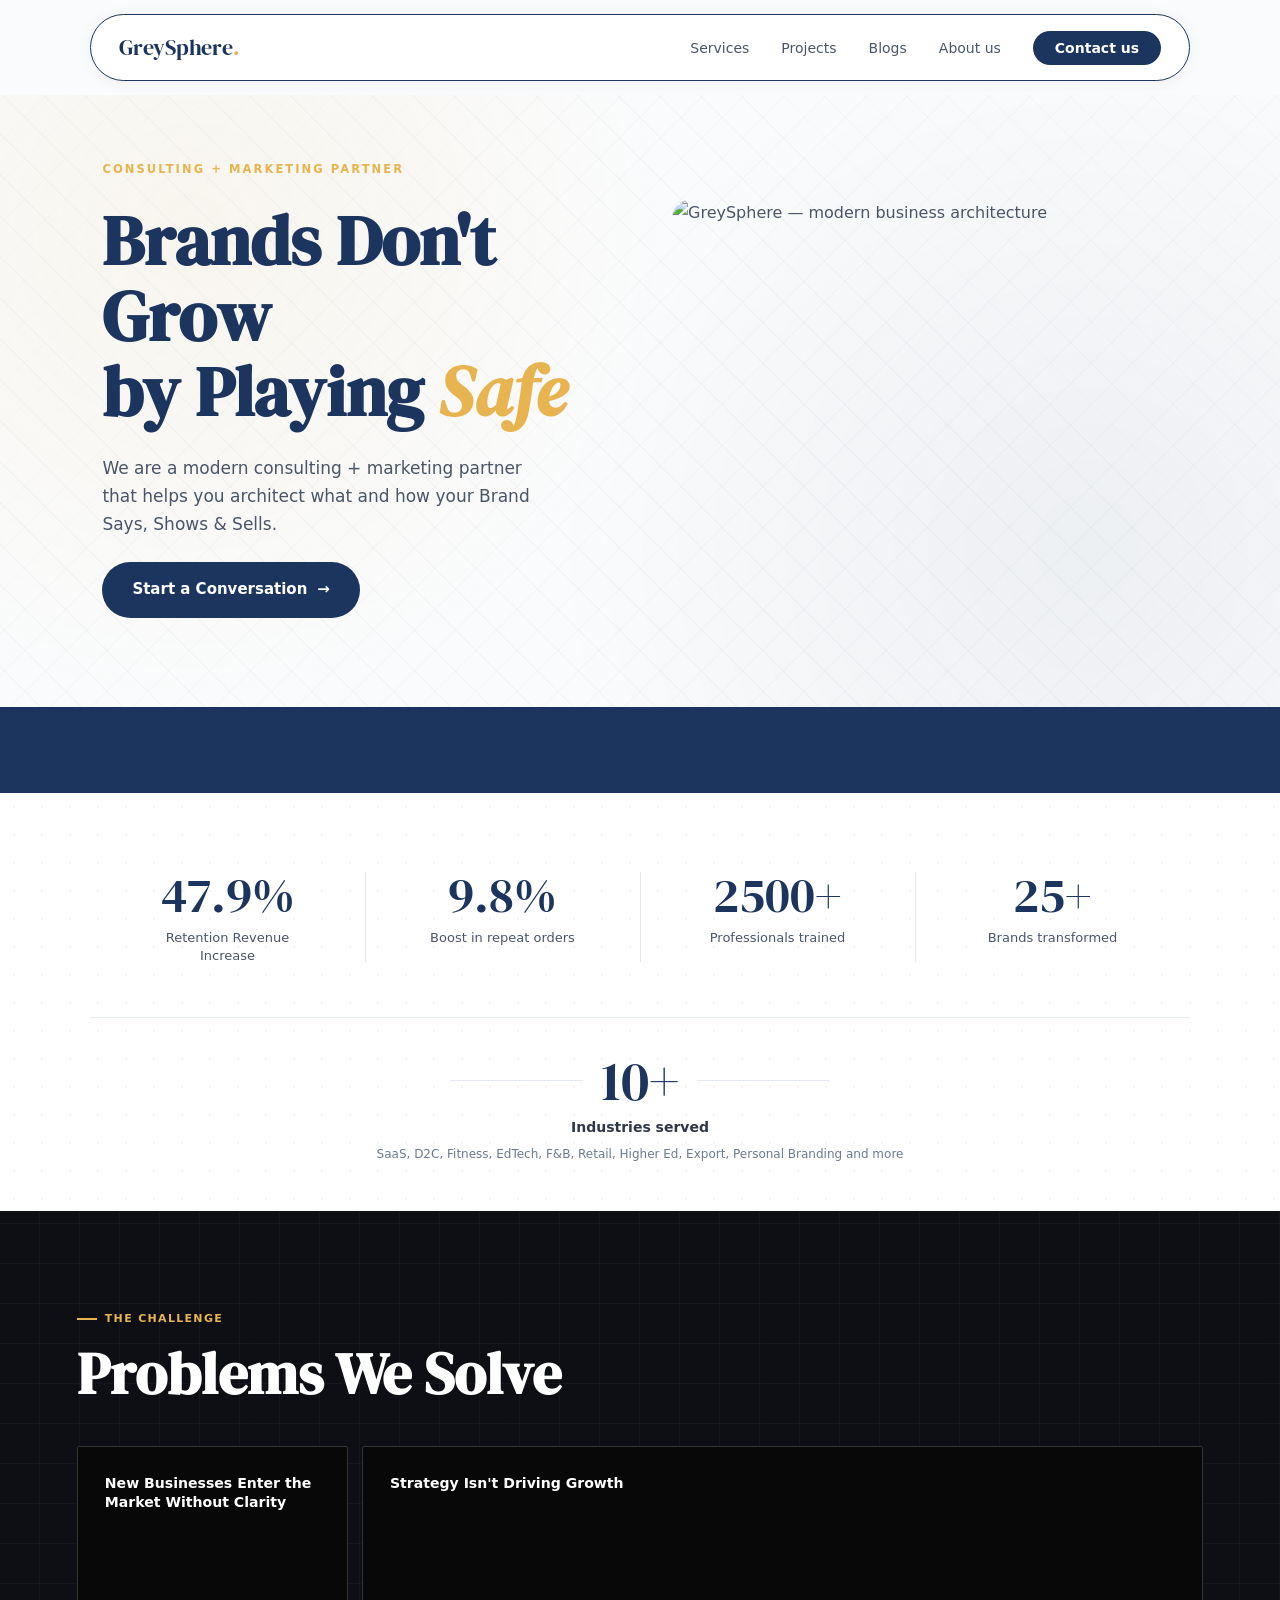
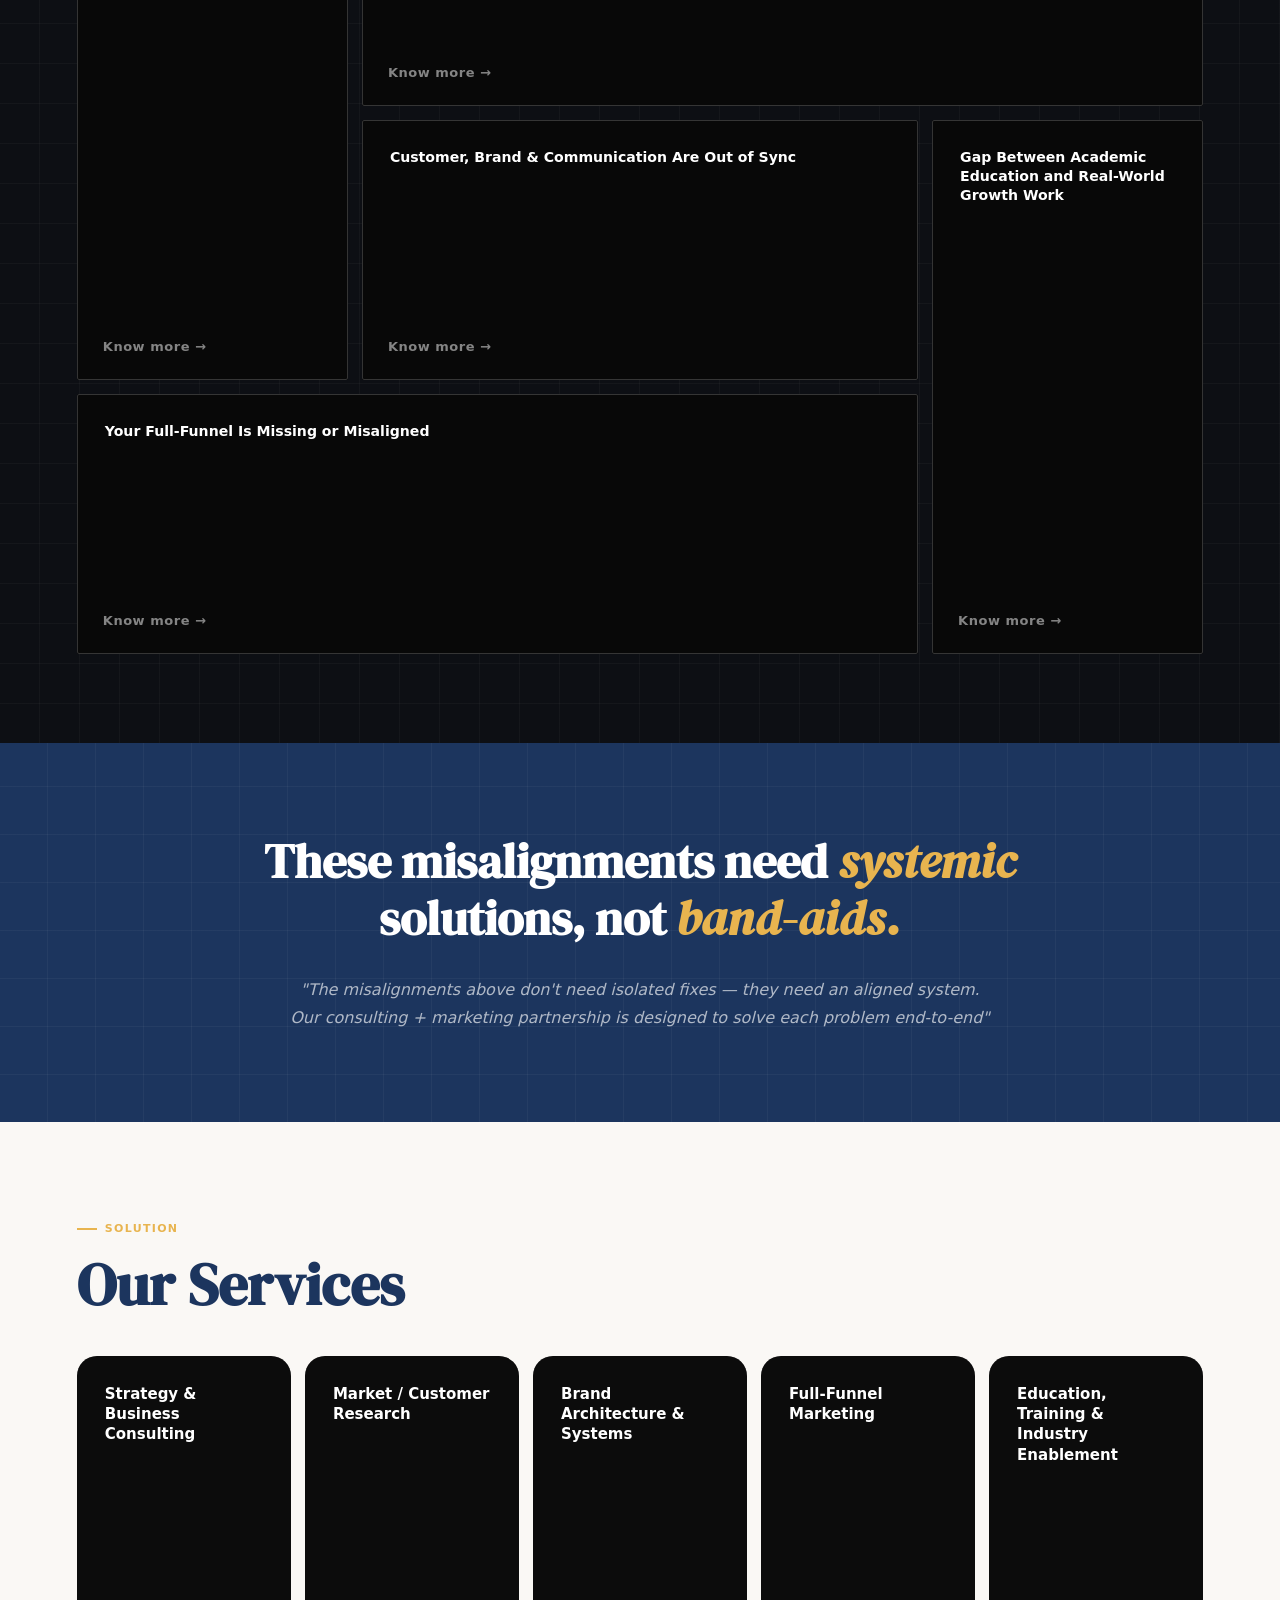
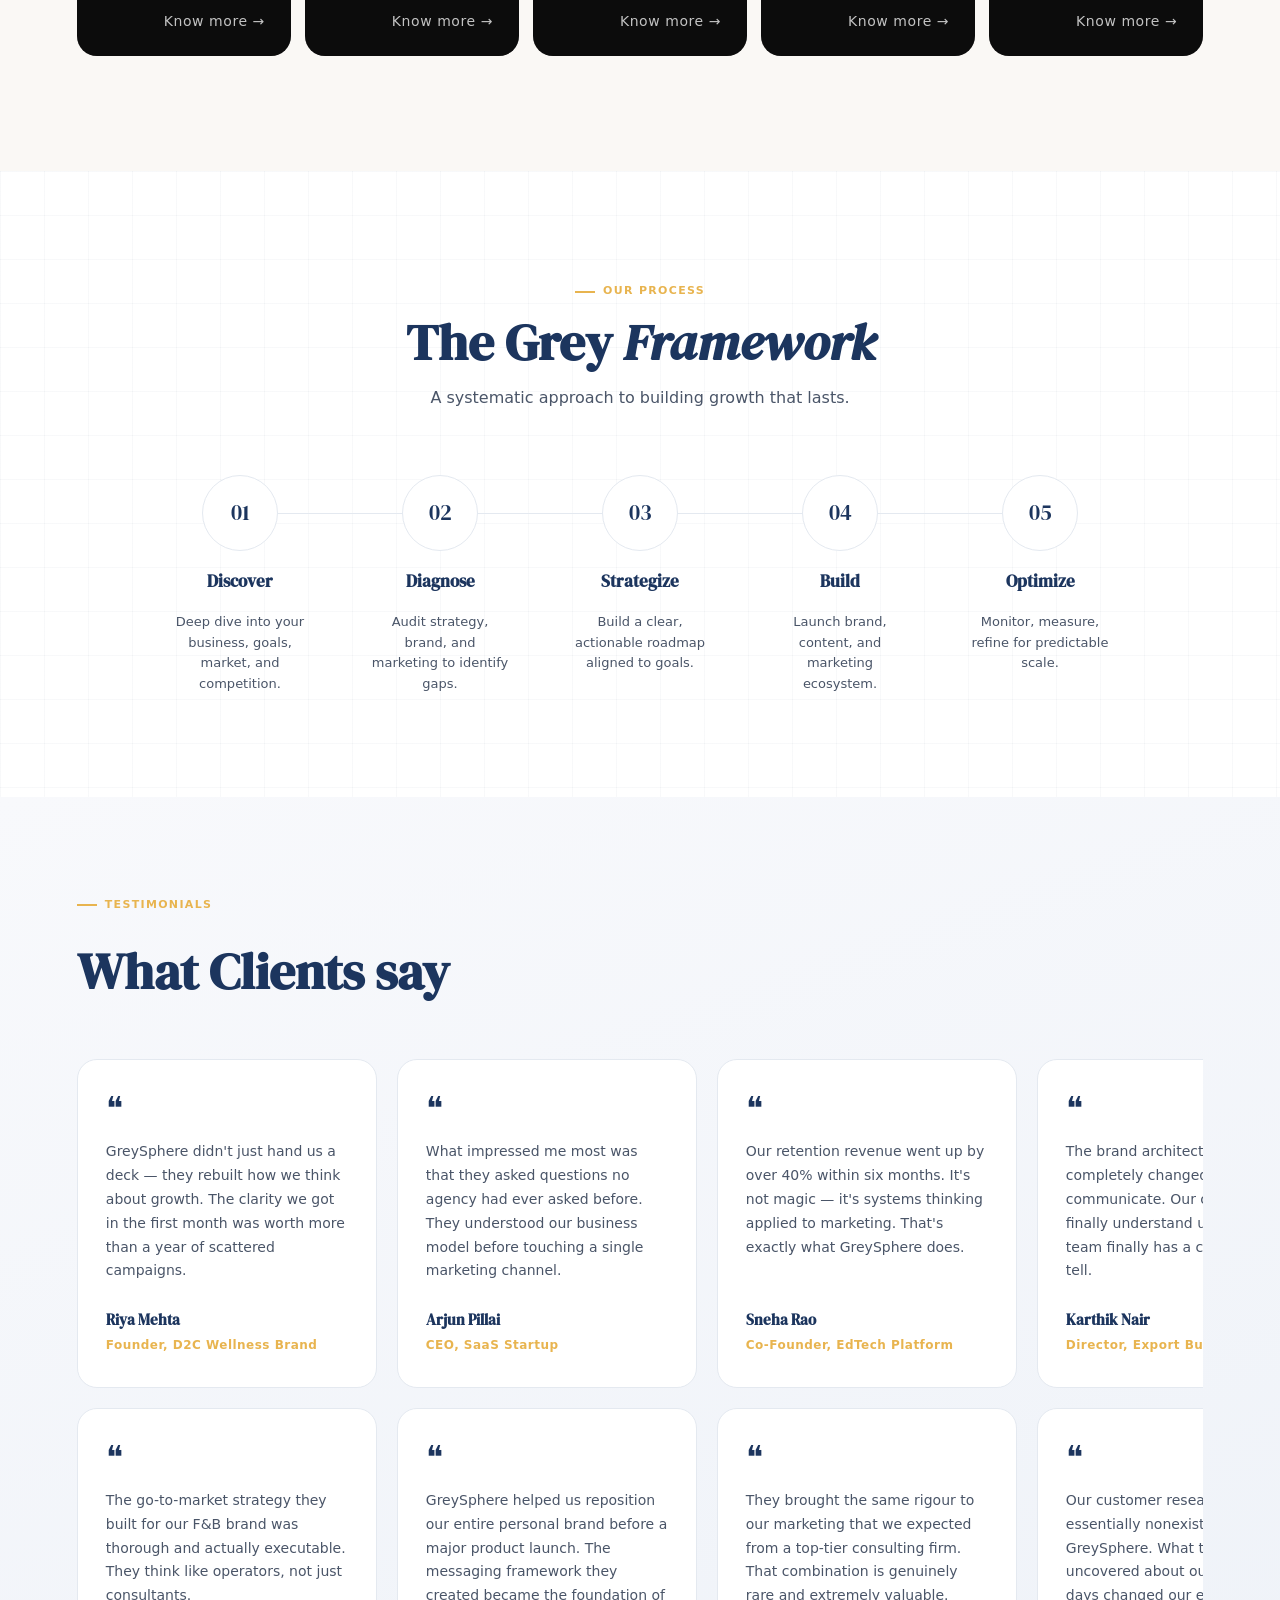
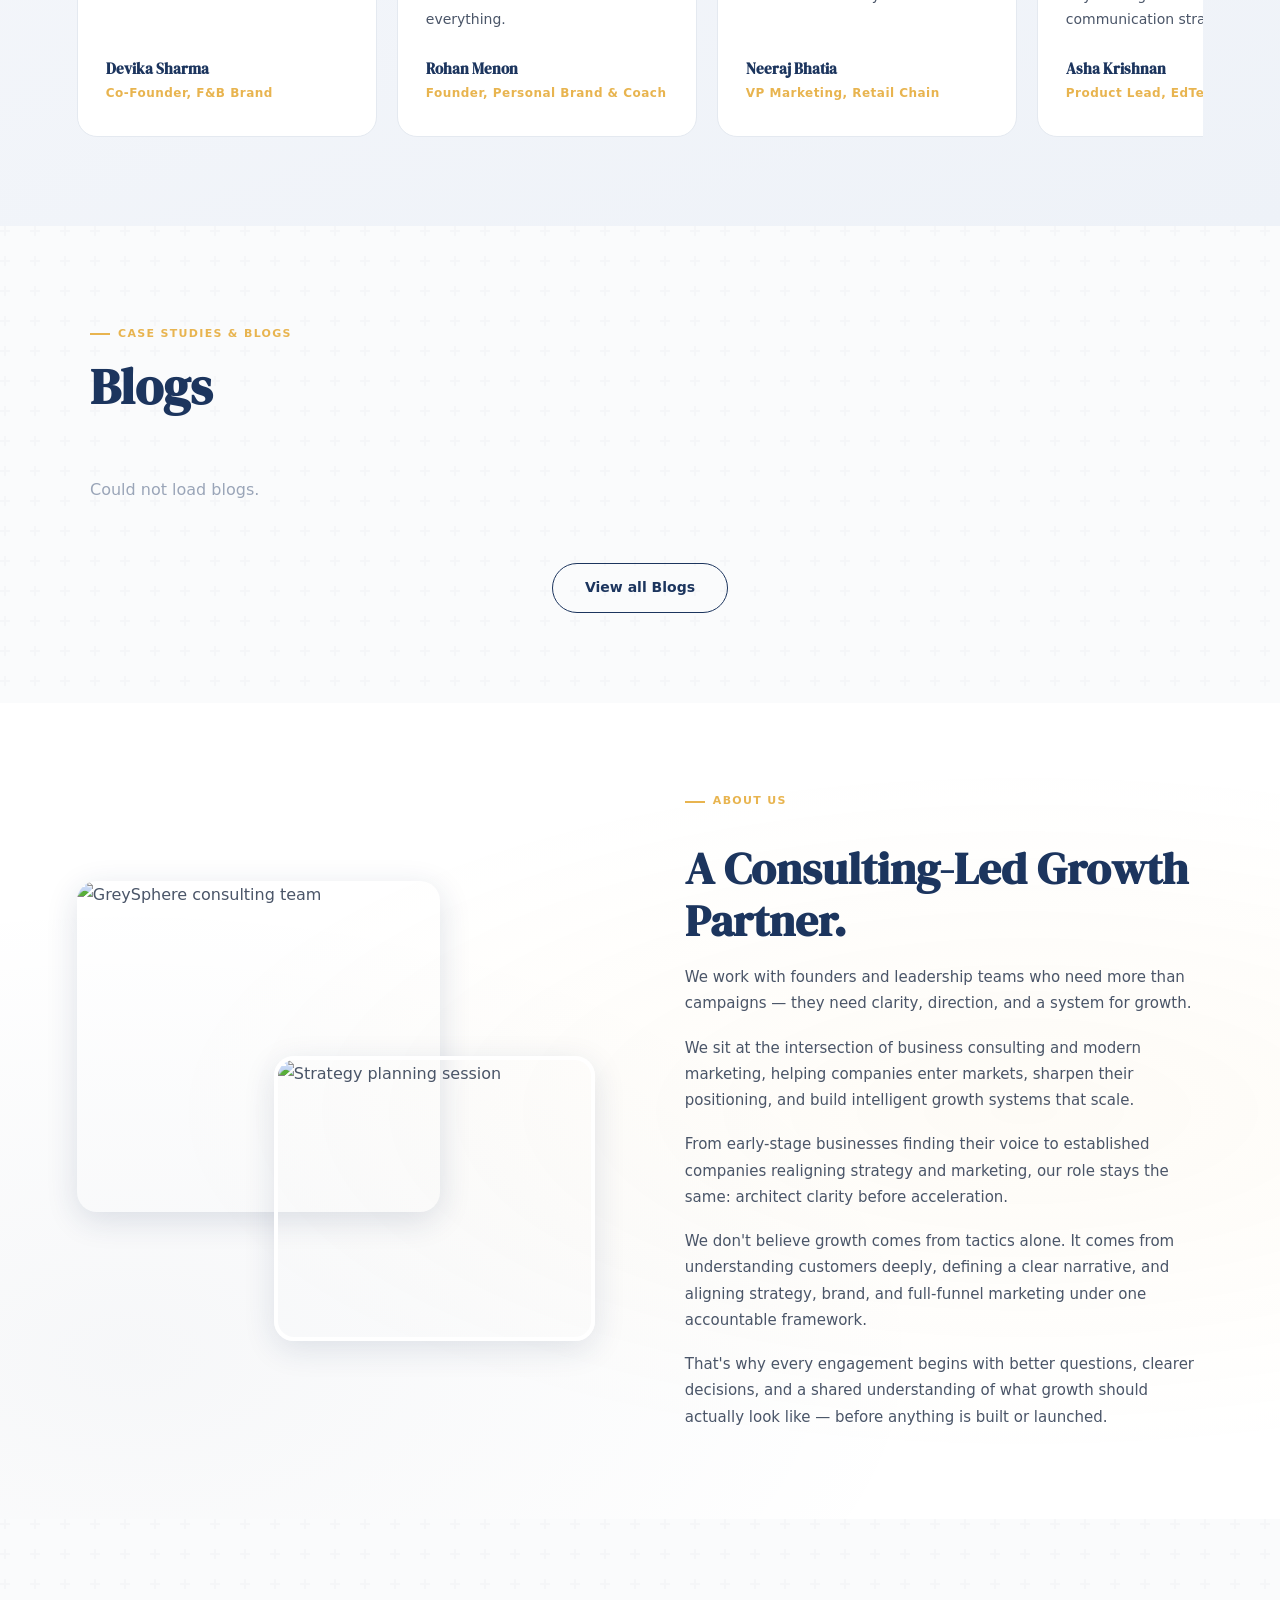
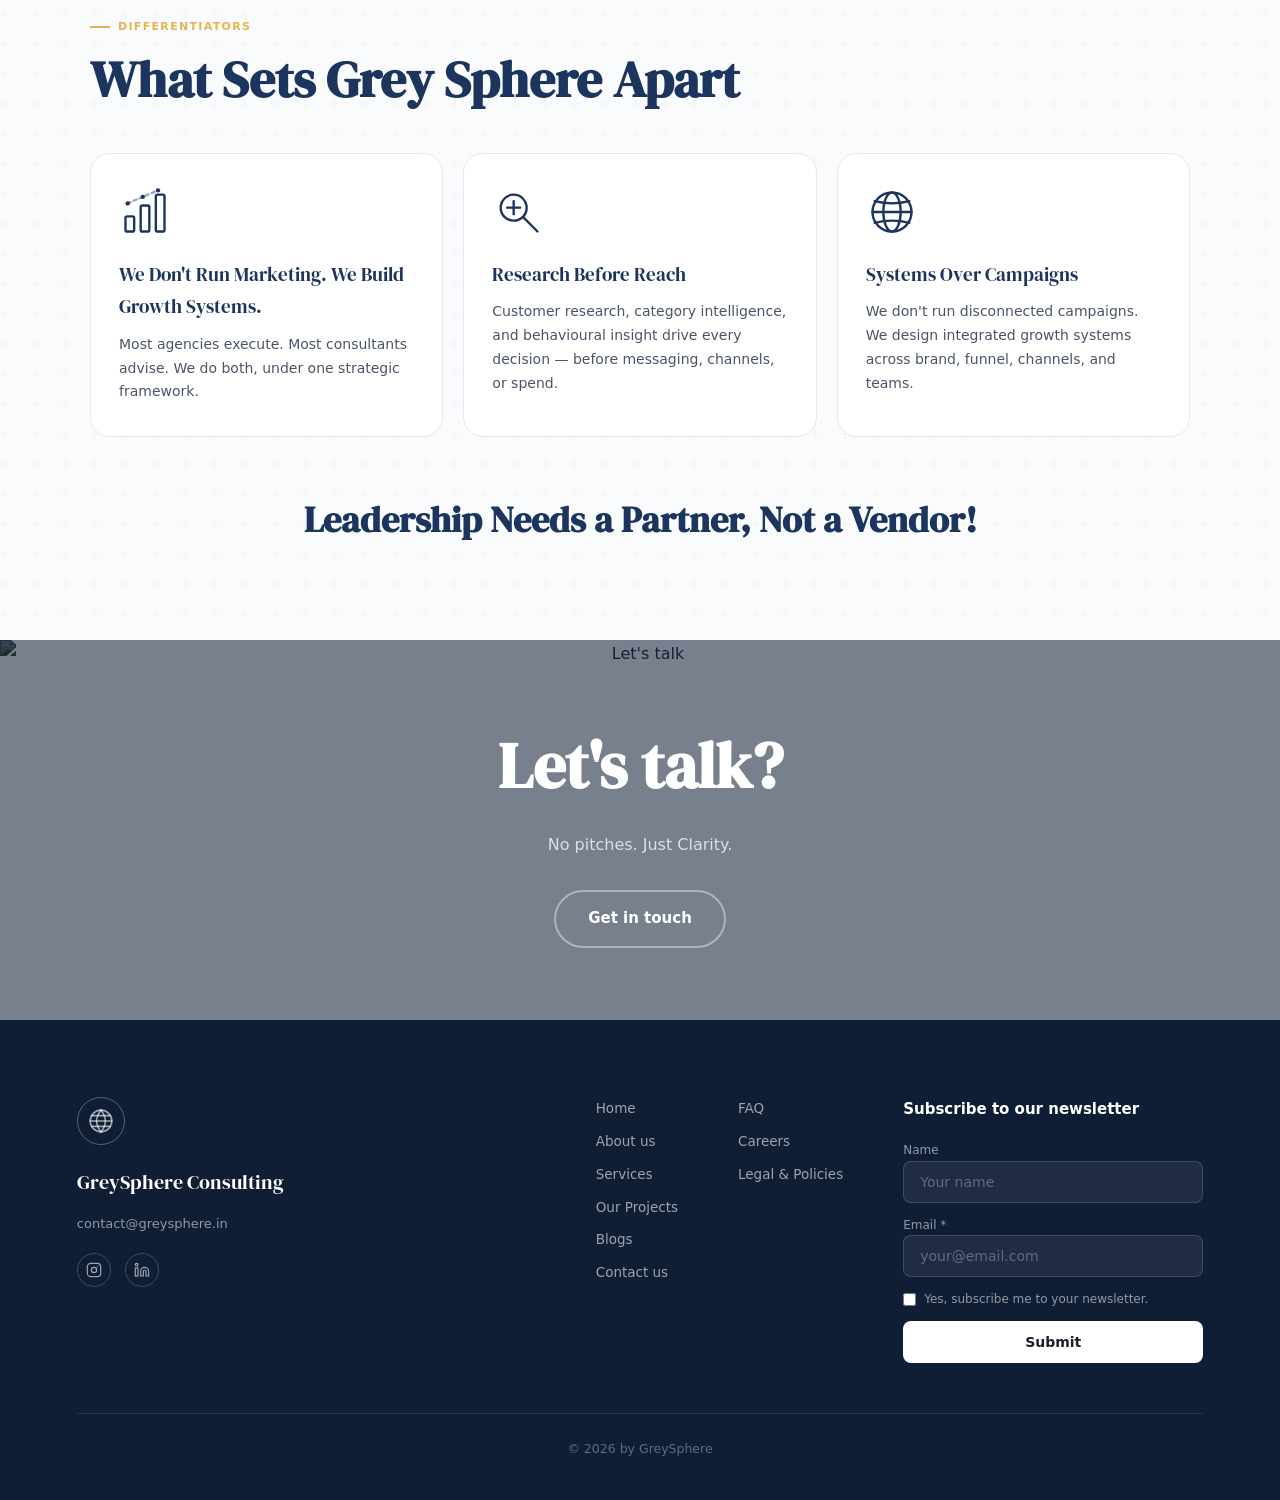
==== commit b586221e: "May 4 - 3 blogs testing" ====
--- a/index.html
+++ b/index.html
@@ -839,25 +839,25 @@
       }
 
       /* =============================================================
-                               ARTICLES
+                               BLOG
                             ============================================================= */
-      .articles-section {
+      .blog-section {
         background: var(--snow);
         background-image: url("data:image/svg+xml,%3Csvg width='60' height='60' viewBox='0 0 60 60' xmlns='http://www.w3.org/2000/svg'%3E%3Cg fill='%231c355e' fill-opacity='0.025'%3E%3Cpath d='M36 34v-4h-2v4h-4v2h4v4h2v-4h4v-2h-4zm0-30V0h-2v4h-4v2h4v4h2V6h4V4h-4zM6 34v-4H4v4H0v2h4v4h2v-4h4v-2H6zM6 4V0H4v4H0v2h4v4h2V6h4V4H6z'/%3E%3C/g%3E%3C/svg%3E");
         padding: clamp(60px, 7vw, 100px) clamp(24px, 6vw, 80px);
         position: relative;
       }
-      .articles-inner {
+      .blog-inner {
         max-width: 1100px;
         margin: 0 auto;
       }
-      .articles-grid {
+      .blog-grid {
         display: grid;
         grid-template-columns: repeat(3, 1fr);
         gap: 28px;
         margin-top: 40px;
       }
-      .article-card {
+      .blog-card {
         background: var(--white);
         border-radius: var(--radius-lg);
         overflow: hidden;
@@ -865,26 +865,26 @@
         transition: transform 0.3s ease, box-shadow 0.3s ease;
         cursor: pointer;
       }
-      .article-card:hover {
+      .blog-card:hover {
         transform: translateY(-6px);
         box-shadow: 0 16px 40px rgba(28, 53, 94, 0.1);
       }
-      .article-img {
+      .blog-img {
         width: 100%;
         aspect-ratio: 16/9;
         object-fit: cover;
       }
-      .article-body {
+      .blog-body {
         padding: 24px;
       }
-      .article-title {
+      .blog-title {
         font-family: var(--font-serif);
         font-size: 19px;
         color: var(--ink);
         line-height: 1.3;
         margin-bottom: 10px;
       }
-      .article-excerpt {
+      .blog-excerpt {
         font-size: 13.5px;
         color: var(--slate-400);
         line-height: 1.65;
@@ -1155,7 +1155,7 @@
           width: 58%;
           height: 58%;
         }
-        .articles-grid {
+        .blog-grid {
           grid-template-columns: repeat(2, 1fr);
           gap: 20px;
         }
@@ -1228,7 +1228,7 @@
           border-top: 1px solid var(--silver);
           padding-top: 20px;
         }
-        .articles-grid {
+        .blog-grid {
           grid-template-columns: 1fr;
         }
         .diff-cards {
@@ -2142,10 +2142,10 @@
     </section>
 
     <!-- =========================================================
-     ARTICLES
-========================================================= -->
-    <section class="articles-section" id="blog">
-      <div class="articles-inner">
+         BLOG
+    ========================================================= -->
+    <section class="blog-section">
+      <div class="blog-inner">
         <div class="section-tag reveal">Case Studies &amp; Blogs</div>
         <h2
           class="reveal delay-1"
@@ -2156,54 +2156,13 @@
             line-height: 1.15;
           "
         >
-          Articles
+          Blogs
         </h2>
-        <div class="articles-grid">
-          <div class="article-card reveal delay-1">
-            <img
-              class="article-img"
-              src="https://static.wixstatic.com/media/aa569c_f3b6de0677c84c6694302ea8b0a83285~mv2.jpeg/v1/fill/w_980,h_482,al_c,q_85,enc_avif,quality_auto/aa569c_f3b6de0677c84c6694302ea8b0a83285~mv2.jpeg"
-              alt="Blog"
-            />
-            <div class="article-body">
-              <h3 class="article-title">Now You Can Blog from Everywhere</h3>
-              <p class="article-excerpt">
-                We've made it quick and convenient for you to manage your blog
-                from anywhere. Share insights that matter to your audience on
-                the go.
-              </p>
-            </div>
-          </div>
-          <div class="article-card reveal delay-2">
-            <img
-              class="article-img"
-              src="https://static.wixstatic.com/media/baac51_8a72e96613a341cc8337d825a3c9064a~mv2.jpg/v1/fill/w_980,h_980,al_c,q_85,enc_avif,quality_auto/Light%20-%20Item%20(alternative).jpg"
-              alt="Blog"
-            />
-            <div class="article-body">
-              <h3 class="article-title">Grow Your Blog Community</h3>
-              <p class="article-excerpt">
-                Sharing your voice with the world also means growing an active
-                online community around insights that genuinely help founders
-                and marketers.
-              </p>
-            </div>
-          </div>
-          <div class="article-card reveal delay-3">
-            <img
-              class="article-img"
-              src="https://static.wixstatic.com/media/baac51_d0ad971bd780455ba24faf73db023296~mv2.jpg/v1/fill/w_980,h_980,al_c,q_85,enc_avif,quality_auto/Light%20-%20Item%20image%204.jpg"
-              alt="Blog"
-            />
-            <div class="article-body">
-              <h3 class="article-title">Design a Beautiful Blog</h3>
-              <p class="article-excerpt">
-                A great blog has everything you need to create beautiful posts
-                that grab your reader's attention and communicate your brand's
-                thinking clearly.
-              </p>
-            </div>
-          </div>
+        <div class="blog-grid" id="homeBlogsGrid">
+          <!-- Cards injected by JS -->
+        </div>
+        <div style="text-align: center; margin-top: 40px">
+          <a href="blog.html" class="btn-outline">View all Blogs</a>
         </div>
       </div>
     </section>
@@ -2466,5 +2425,81 @@
       initSliders();
       window.addEventListener("resize", () => setTimeout(initSliders, 300));
     </script>
+
+    <script>
+      (function () {
+        function formatDate(dateStr) {
+          var d = new Date(dateStr + "T00:00:00");
+          return d.toLocaleDateString("en-IN", {
+            day: "numeric",
+            month: "long",
+            year: "numeric",
+          });
+        }
+
+        function buildCard(post, index) {
+          var delays = ["delay-1", "delay-2", "delay-3"];
+          var delay = delays[index] || "";
+          var thumb = post.thumbnail
+            ? '<img class="blog-img" src="' +
+              post.thumbnail +
+              '" alt="' +
+              post.title +
+              '" loading="lazy">'
+            : '<div class="blog-img" style="background:linear-gradient(135deg,var(--navy) 0%,var(--navy-light) 100%);"></div>';
+          return (
+            '<a class="blog-card reveal ' +
+            delay +
+            '" href="' +
+            post.file +
+            '" style="text-decoration:none;color:inherit;">' +
+            thumb +
+            '<div class="blog-body">' +
+            '<p style="font-size:11px;font-weight:700;letter-spacing:0.1em;text-transform:uppercase;color:var(--amber);margin-bottom:6px;">' +
+            post.category +
+            "&ensp;·&ensp;" +
+            formatDate(post.date) +
+            "</p>" +
+            '<h3 class="blog-title">' +
+            post.title +
+            "</h3>" +
+            '<p class="blog-excerpt">' +
+            post.excerpt +
+            "</p>" +
+            '<p style="font-size:12px;color:var(--slate-200);margin-top:10px;">' +
+            post.readTime +
+            "</p>" +
+            "</div>" +
+            "</a>"
+          );
+        }
+
+        fetch("blogs/data.json")
+          .then(function (r) {
+            return r.json();
+          })
+          .then(function (posts) {
+            var latest = posts
+              .sort(function (a, b) {
+                return new Date(b.date) - new Date(a.date);
+              })
+              .slice(0, 3);
+            var grid = document.getElementById("homeBlogsGrid");
+            if (grid) {
+              grid.innerHTML = latest.map(buildCard).join("");
+              // Re-trigger scroll reveal for injected cards
+              grid.querySelectorAll(".reveal").forEach(function (el) {
+                el.classList.add("active");
+              });
+            }
+          })
+          .catch(function () {
+            var grid = document.getElementById("homeBlogsGrid");
+            if (grid)
+              grid.innerHTML =
+                '<p style="color:var(--slate-200);font-family:var(--font-sans);padding:20px 0;">Could not load blogs.</p>';
+          });
+      })();
+    </script>
   </body>
 </html>
--- a/global.css
+++ b/global.css
@@ -574,3 +574,26 @@
     grid-column: 1 / -1;
   }
 }
+
+/* =============================================================
+   BUTTON — Outline variant
+============================================================= */
+.btn-outline {
+  display: inline-block;
+  padding: 12px 32px;
+  border: 1.5px solid var(--navy);
+  border-radius: var(--radius-pill);
+  font-family: var(--font-sans);
+  font-size: 14px;
+  font-weight: 600;
+  color: var(--navy);
+  background: transparent;
+  text-decoration: none;
+  transition: var(--transition-s);
+}
+.btn-outline:hover {
+  background: var(--navy);
+  color: var(--white);
+  transform: translateY(-1px);
+  box-shadow: 0 4px 14px rgba(28, 53, 94, 0.2);
+}
